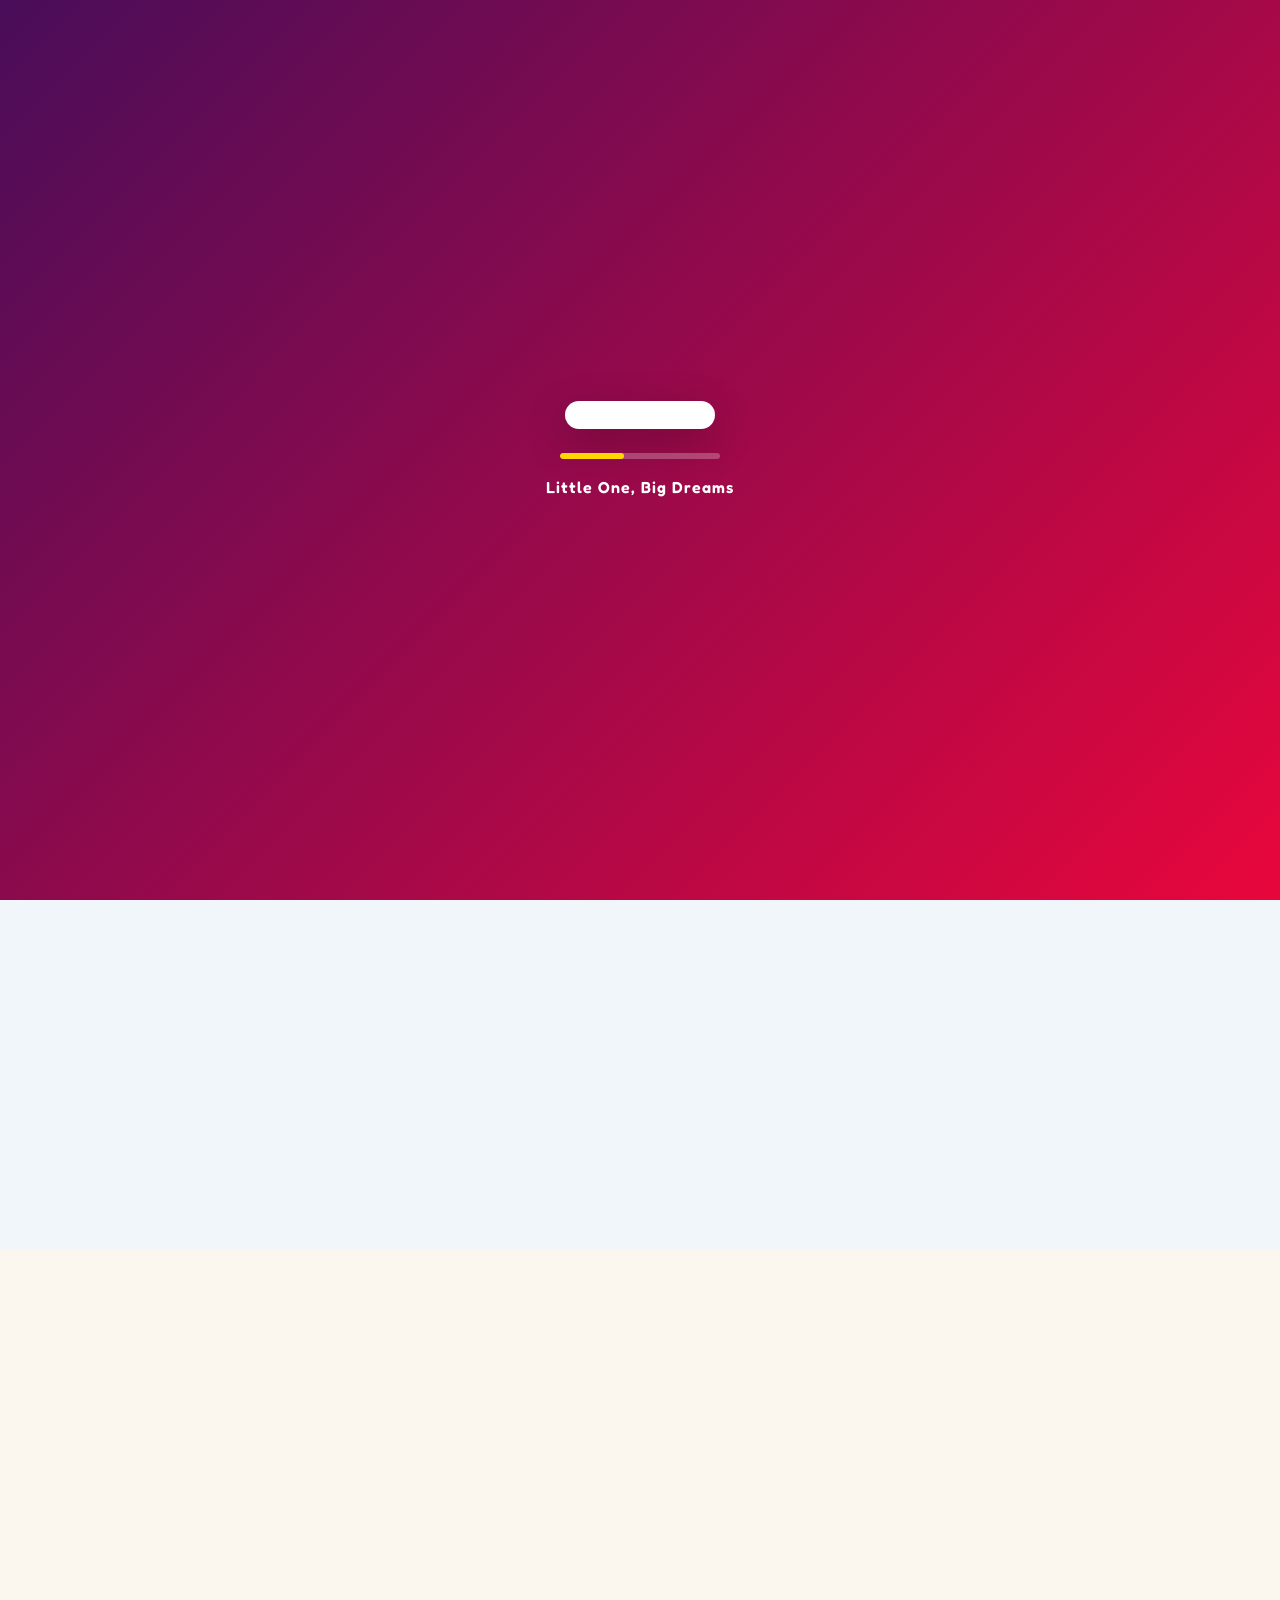
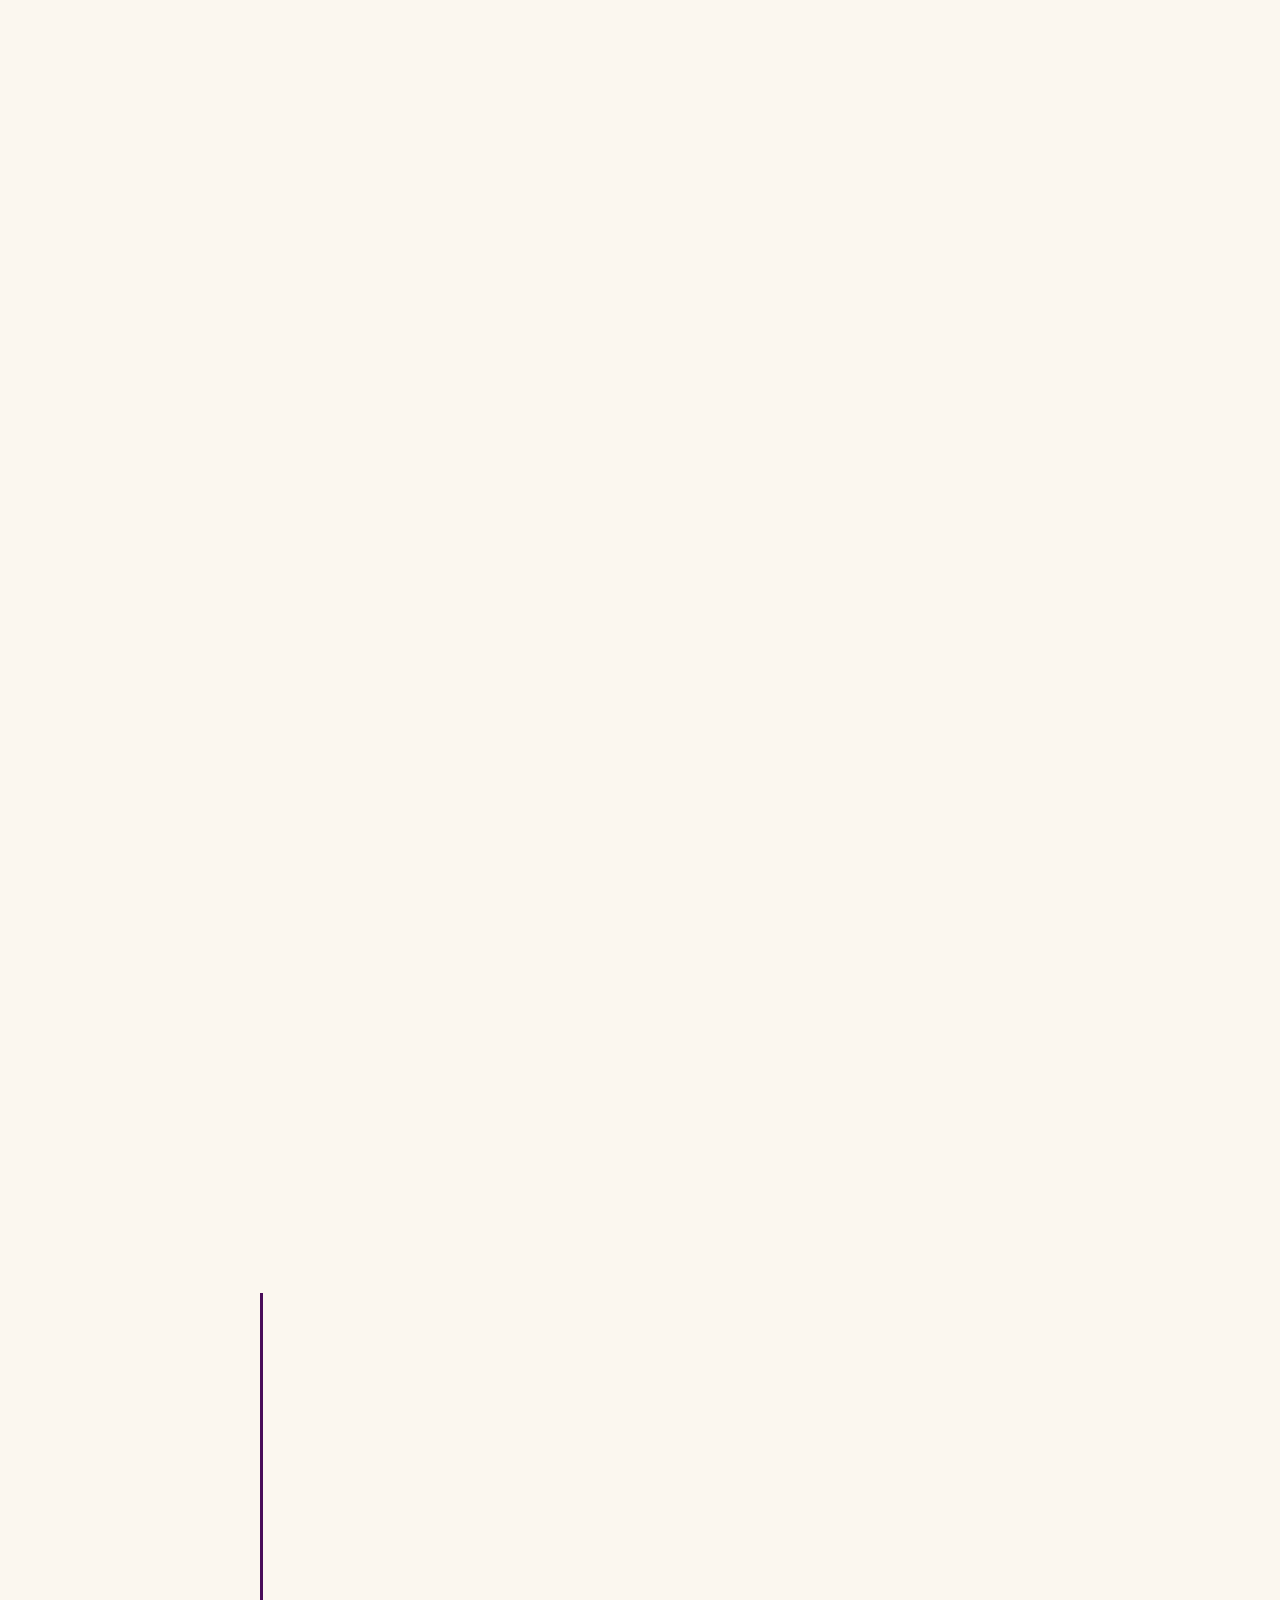
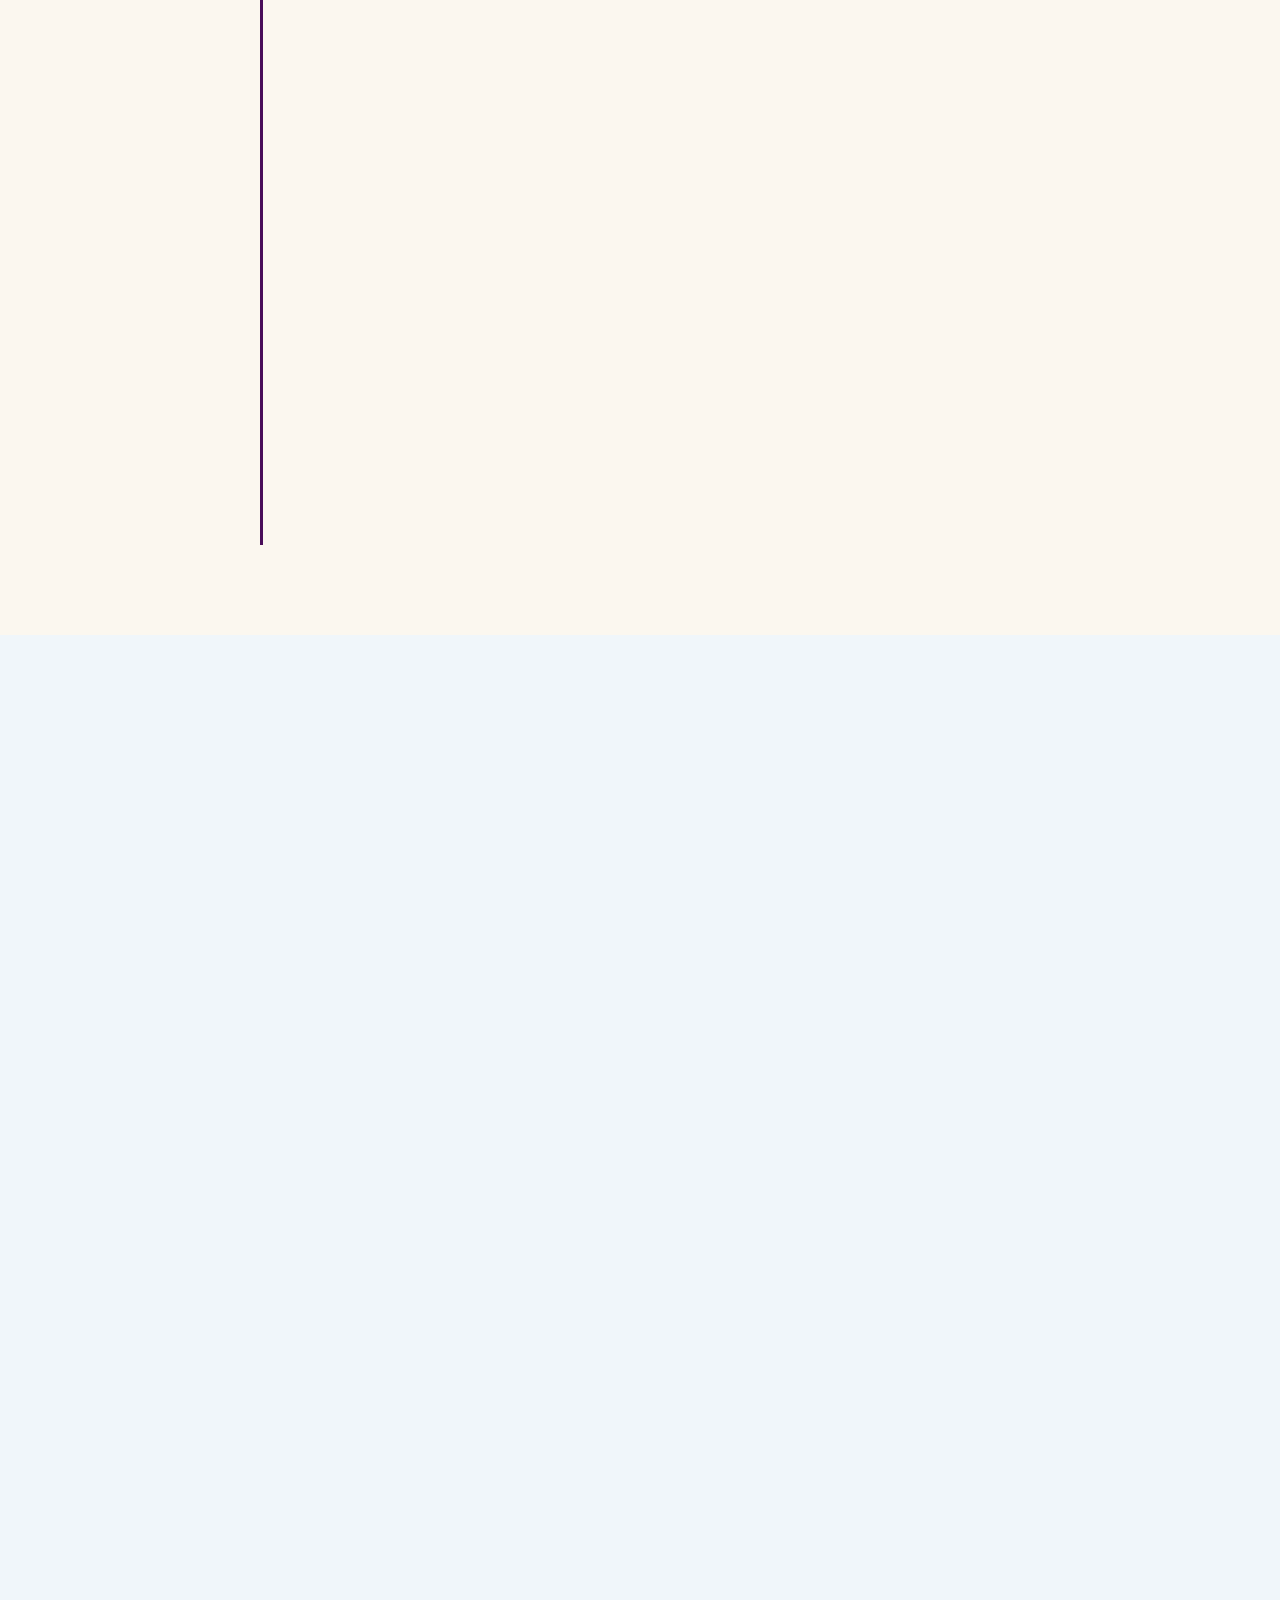
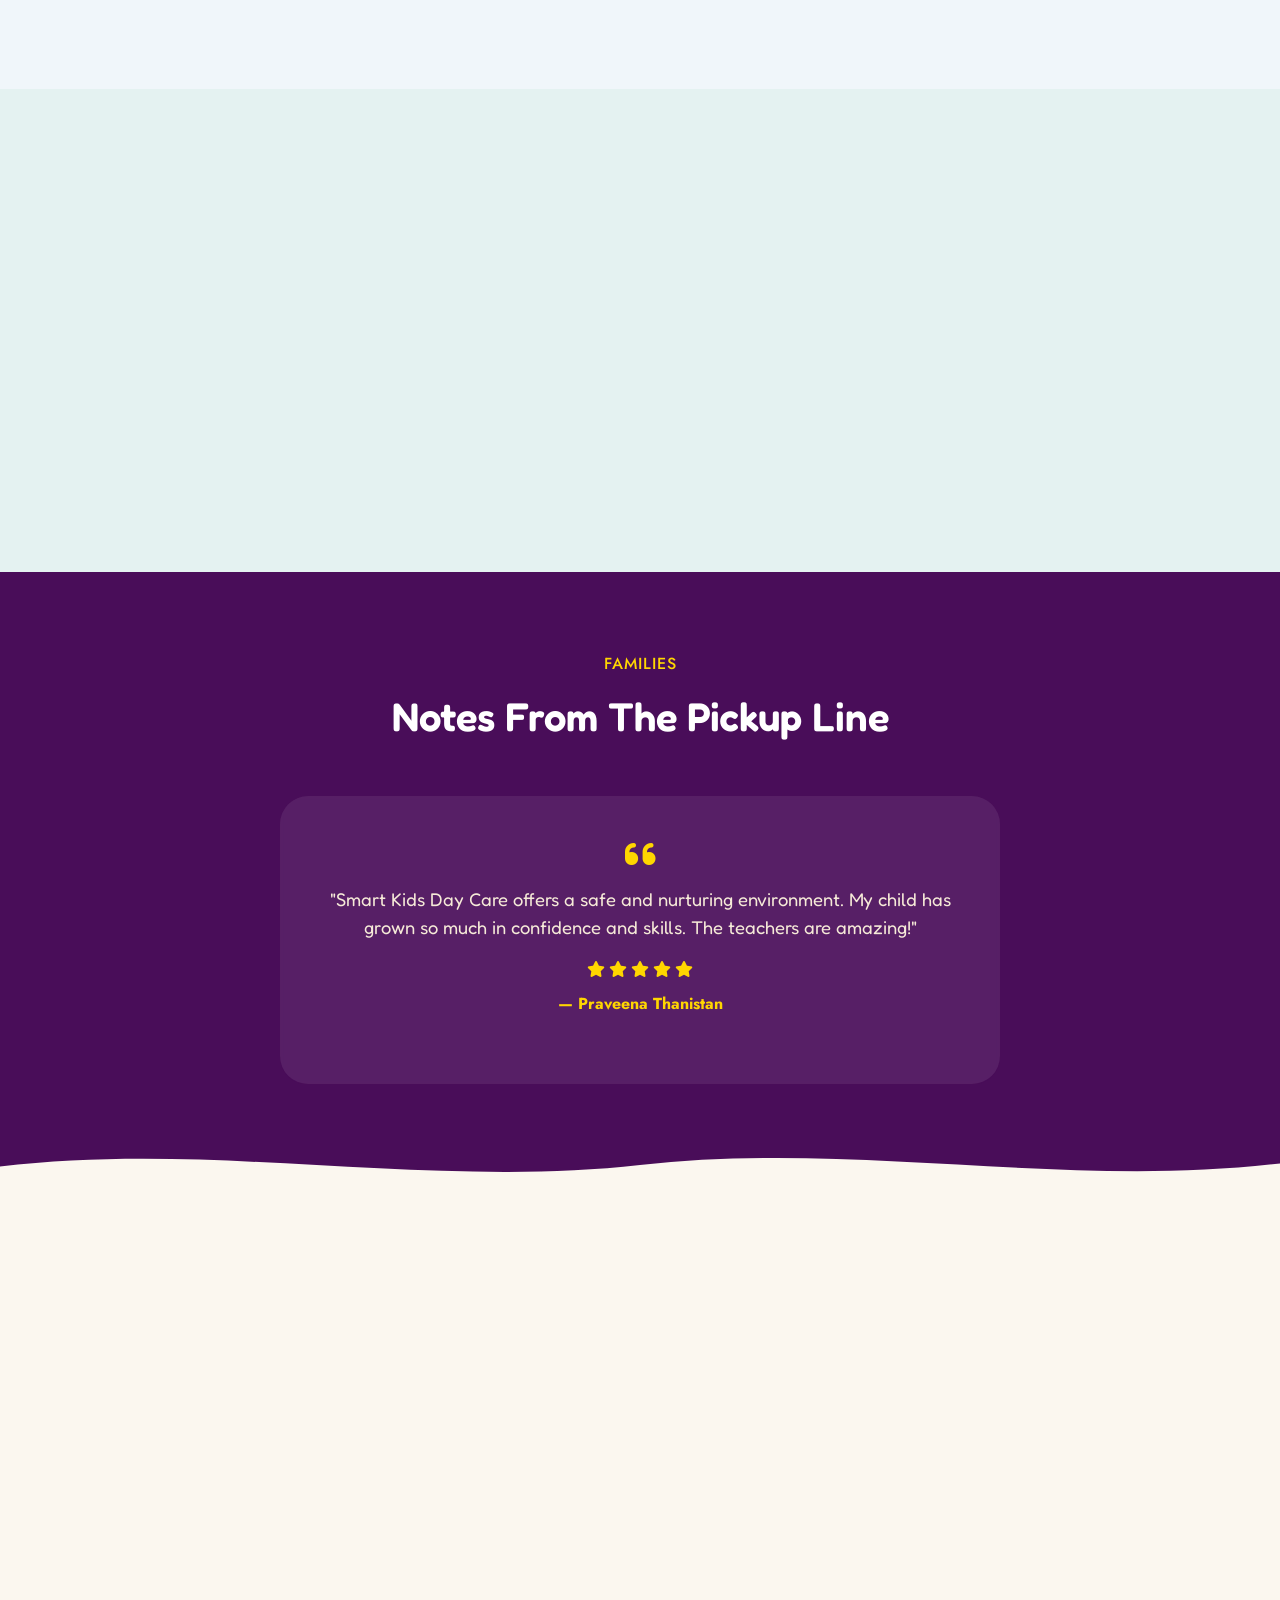
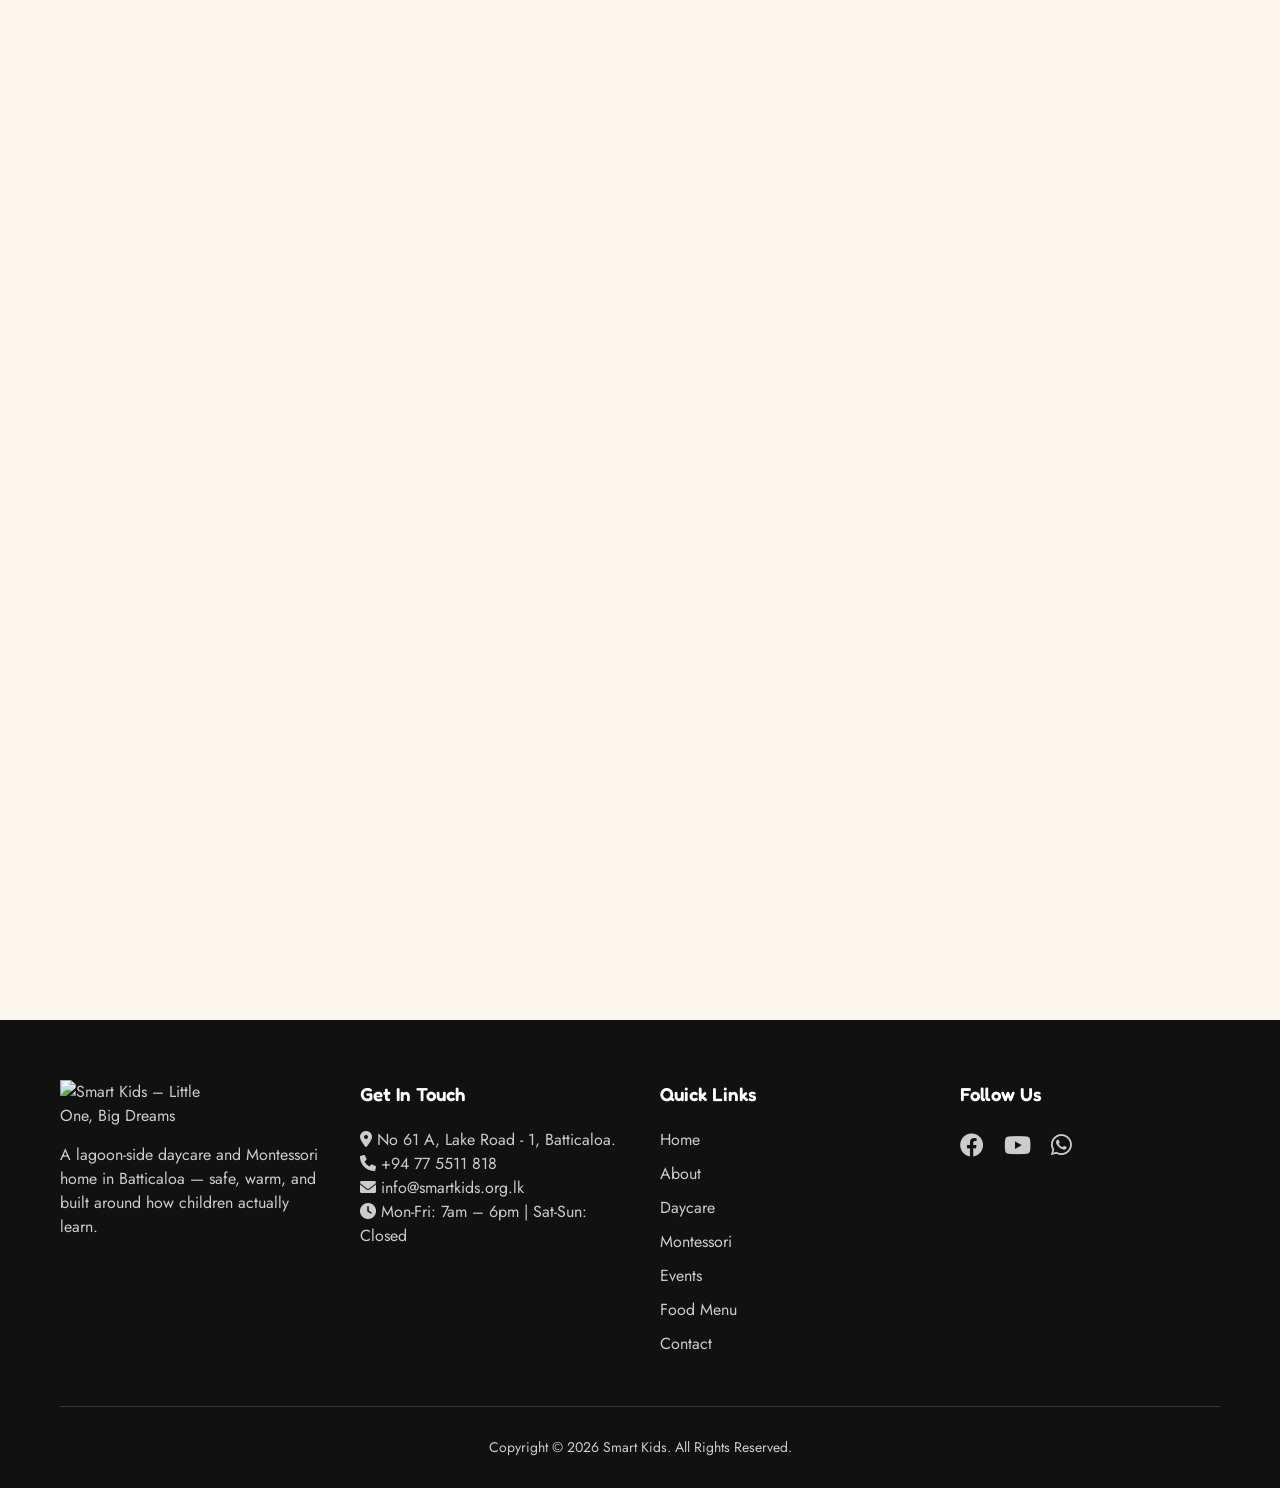
==== index.html @ 9722c69c "Add files via upload" ====
<!DOCTYPE html>
<html lang="en-US">
<head>
<meta charset="UTF-8">
<meta name="viewport" content="width=device-width, initial-scale=1.0, shrink-to-fit=no">
<title>Smart Kids – Daycare & Montessori | Batticaloa</title>
<meta name="description" content="Smart Kids Daycare & Montessori Center in Batticaloa – nurturing children with love, safety, and quality early education. Enrol today for a bright future.">
<meta name="theme-color" content="#490D59">

<meta property="og:title" content="Smart Kids – Daycare & Montessori | Batticaloa">
<meta property="og:description" content="Nurturing children with love, safety, and quality early education in Batticaloa. Admissions open now.">
<meta property="og:type" content="website">
<meta property="og:url" content="https://smartkids25.vercel.app/">
<meta property="og:image" content="SK-Banner.svg">
<meta name="twitter:card" content="summary_large_image">

<link rel="icon" href="SK-Logo.svg" type="image/png">

<link href="https://fonts.googleapis.com/css2?family=Fredoka:wght@400;500;600;700&family=Jost:wght@400;500;600;700&display=swap" rel="stylesheet">
<link rel="stylesheet" href="https://cdnjs.cloudflare.com/ajax/libs/font-awesome/6.0.0-beta3/css/all.min.css">
<link rel="stylesheet" href="https://cdn.jsdelivr.net/npm/swiper@11/swiper-bundle.min.css" />
<link rel="stylesheet" href="style.css">
</head>
<body>

<a href="#main-content" class="skip-link">Skip to main content</a>

<!-- ═══════════════════════════════════════════
LOADER – LOGO
═══════════════════════════════════════════ -->
<div id="loader-wrapper" role="status" aria-live="polite">
  <img src="SK-Logo.svg" alt="" class="loader-logo" aria-hidden="true">
  <div class="loader-bar"><span></span></div>
  <p class="loader-caption">Little One, Big Dreams</p>
</div>

<!-- ═══════════════════════════════════════════
TOP BAR
═══════════════════════════════════════════ -->
<div class="top-bar">
  <div class="container">
    <div><i class="fas fa-envelope icon-lift" aria-hidden="true"></i> Email: <a href="mailto:info@smartkids.org.lk">info@smartkids.org.lk</a></div>
    <div><i class="fas fa-phone-alt icon-lift" aria-hidden="true"></i> Phone: <a href="https://wa.me/94775511818" target="_blank" rel="noopener">+94 77 5511 818</a></div>
    <div><i class="fas fa-clock icon-lift" aria-hidden="true"></i> Mon-Fri: 7:00am – 6:00pm | Sat-Sun: Closed</div>
  </div>
</div>

<!-- ═══════════════════════════════════════════
HEADER
═══════════════════════════════════════════ -->
<header class="main-header">
  <div class="container">
    <a class="logo" href="/">
      <img src="SK-Banner.svg" alt="Smart Kids – Little One, Big Dreams">
    </a>
    <ul class="nav-links" id="navLinks">
      <li><a href="index.html" class="active">Home</a></li>
      <li><a href="About.html">About</a></li>
      <li><a href="Daycare.html">Daycare</a></li>
      <li><a href="Montessori.html">Montessori</a></li>
      <li><a href="Events.html">Events</a></li>
      <li><a href="Foodmenu.html">Food Menu</a></li>
      <li><a href="Contact.html">Contact</a></li>
    </ul>
    <button class="mobile-menu" id="mobileMenuBtn" aria-label="Open menu" aria-expanded="false" aria-controls="navLinks">
      <i class="fas fa-bars" aria-hidden="true"></i>
    </button>
    <a href="https://docs.google.com/forms/d/e/1FAIpQLSebGk4MIHP9v4Wda9Ap1GONbSbELKMC0Apw4gGXzGjABeMPSA/viewform" class="btn" style="padding: 8px 20px;" target="_blank" rel="noopener">Apply Today</a>
  </div>
</header>

<main id="main-content">

<!-- ═══════════════════════════════════════════
HERO SWIPER SLIDER
═══════════════════════════════════════════ -->
<div class="hero-swiper swiper" role="region" aria-label="Featured highlights">
  <div class="swiper-wrapper">
    <div class="swiper-slide">
      <div class="slide-bg" style="background-image: url('/slider1.jpg');"></div>
      <div class="hero-content">
        <h1>Little One, Big Dreams</h1>
        <p>Admissions for 2026 are open.</p><p>A lagoon-side home in Batticaloa where children play hard, rest well, and grow at their own pace.</p>
        <a href="https://docs.google.com/forms/d/e/1FAIpQLSebGk4MIHP9v4Wda9Ap1GONbSbELKMC0Apw4gGXzGjABeMPSA/viewform" class="btn" target="_blank" rel="noopener">Enrol Your Child</a>
      </div>
    </div>
    <div class="swiper-slide">
      <div class="slide-bg" style="background-image: url('/slider2.jpg');"></div>
      <div class="hero-content">
        <h1>Montessori Learning for Lifelong Success</h1>
        <p>Our child-led Montessori classrooms build independence, focus, and a genuine love of learning — one chosen activity at a time.</p>
        <a href="/About.html" class="btn" target="_blank" rel="noopener">Learn More</a>
      </div>
    </div>
    <div class="swiper-slide">
      <div class="slide-bg" style="background-image: url('/slider3.jpg');"></div>
      <div class="hero-content">
        <h1>Quality Early Childhood Education</h1>
        <p>Hands-on, age-appropriate activities build the foundations for reading, numbers, and confident social skills.</p>
        <a href="https://docs.google.com/forms/d/e/1FAIpQLSebGk4MIHP9v4Wda9Ap1GONbSbELKMC0Apw4gGXzGjABeMPSA/viewform" class="btn" target="_blank" rel="noopener">Apply Today</a>
      </div>
    </div>
    <div class="swiper-slide">
      <div class="slide-bg" style="background-image: url('/slider4.jpg');"></div>
      <div class="hero-content">
        <h1>Where Every Child Feels Loved and Valued</h1>
        <p>Dedicated teachers and a small-group setting mean your child is known by name, not just by number.</p>
        <a href="https://chat.whatsapp.com/Ga7AR3c2MaV482THrTHmQF" class="btn" target="_blank" rel="noopener">Join Our Family</a>
      </div>
    </div>
    <div class="swiper-slide">
      <div class="slide-bg" style="background-image: url('/slider5.jpg');"></div>
      <div class="hero-content">
        <h1>Learning Through Play and Discovery</h1>
        <p>Art, music, storytelling, and hands-on exploration turn curiosity into the day's biggest lesson.</p>
        <a href="#activities" class="btn">Explore Activities</a>
      </div>
    </div>
    <div class="swiper-slide">
      <div class="slide-bg" style="background-image: url('/slider6.jpg');"></div>
      <div class="hero-content">
        <h1>Growing Strong, Happy, and Confident</h1>
        <p>Outdoor play, teamwork, and fresh air every day — because healthy bodies and happy minds grow together.</p>
        <a href="https://wa.me/94775511818" class="btn">Contact Us</a>
      </div>
    </div>
  </div>
  <div class="swiper-button-next" role="button" aria-label="Next slide"></div>
  <div class="swiper-button-prev" role="button" aria-label="Previous slide"></div>
  <div class="swiper-pagination"></div>
  <div class="wave-seam" aria-hidden="true" style="color:#F0F6FA;">
    <svg viewBox="0 0 1200 60" preserveAspectRatio="none"><path d="M0,32 C200,0 400,60 600,30 C800,0 1000,60 1200,28 L1200,60 L0,60 Z"></path></svg>
  </div>
</div>

<!-- ═══════════════════════════════════════════
TODAY AT SMART KIDS — daily-rotating spotlight + countdown
(this is the section that gives parents a reason to check back daily)
═══════════════════════════════════════════ -->
<section class="spotlight">
  <div class="container spotlight-grid">
    <div class="spotlight-card reveal-left">
      <span class="spotlight-tag" id="spotlightDay">Today</span>
      <h3 id="spotlightTitle">Loading today's theme…</h3>
      <p id="spotlightText"></p>
      <p class="spotlight-tip"><i class="fas fa-lightbulb" aria-hidden="true"></i> <span id="spotlightTip"></span></p>
    </div>
    <div class="spotlight-card spotlight-countdown reveal-right">
      <span class="spotlight-tag">Coming Up</span>
      <h3 id="countdownTitle">Term 3 Enrolment Closes</h3>
      <div class="countdown" id="countdown" aria-live="polite">
        <div><strong id="cdDays">00</strong><span>days</span></div>
        <div><strong id="cdHours">00</strong><span>hrs</span></div>
        <div><strong id="cdMins">00</strong><span>mins</span></div>
      </div>
      <a href="https://docs.google.com/forms/d/e/1FAIpQLSebGk4MIHP9v4Wda9Ap1GONbSbELKMC0Apw4gGXzGjABeMPSA/viewform" class="btn btn-outline" target="_blank" rel="noopener" style="margin-top:14px;">Secure a Seat</a>
    </div>
  </div>
</section>

<!-- ═══════════════════════════════════════════
ABOUT
═══════════════════════════════════════════ -->
<section id="about" class="about">
  <div class="container about-grid">
    <div class="about-img img-hover reveal-left">
      <img src="https://smartkids.org.lk/wp-content/uploads/2026/04/DSC04746-scaled.jpg" alt="Children playing together at Smart Kids">
      <div class="img-overlay"><i class="fas fa-play-circle" aria-hidden="true"></i></div>
    </div>
    <div class="about-content reveal-right">
      <span style="color:#E8063C; font-weight:600;">PART OF THE FAMILY</span>
      <h2>Your Child Will Take The Lead Learning</h2>
      <p>Step through our door on Lake Road and you'll find a calm, lagoon-side space where children choose their own work, ask their own questions, and build confidence one small success at a time. Our teachers stay close, but never in the way.</p>
      <div class="features">
        <div class="feature-item">
          <i class="fas fa-tree icon-rotate" aria-hidden="true"></i>
          <h4>15+</h4><p>Outdoor Activities</p>
        </div>
        <div class="feature-item">
          <i class="fas fa-chalkboard-user icon-rotate" aria-hidden="true"></i>
          <h4>08</h4><p>Loving Teachers</p>
        </div>
      </div>
      <a href="#contact" class="btn" style="margin-top:20px;">Learn More</a>
    </div>
  </div>
</section>

<!-- ═══════════════════════════════════════════
SERVICES (Daycare)
═══════════════════════════════════════════ -->
<section id="daycare" class="services">
  <div class="container">
    <div class="section-title reveal">
      <span>WHAT WE OFFER</span>
      <h2>Enrol Your Child In A Session Now!</h2>
      <p>Open-door visits, a free trial session, and flexible hours built around how families in Batticaloa actually work.</p>
    </div>
    <div class="services-grid stagger-children">
      <div class="service-card">
        <i class="fas fa-puzzle-piece icon-rotate" aria-hidden="true"></i>
        <h3>Active Learning</h3>
        <p>Children learn through fun activities and play experiences. This develops creativity and confidence.</p>
      </div>
      <div class="service-card">
        <i class="fas fa-hands icon-rotate" aria-hidden="true"></i>
        <h3>Child Care</h3>
        <p>Safe, loving care for every child throughout the day. Trained staff ensure comfort and emotional support.</p>
      </div>
      <div class="service-card">
        <i class="fas fa-apple-alt icon-rotate" aria-hidden="true"></i>
        <h3>Healthy Meals</h3>
        <p>Nutritious and balanced meals provided daily, focusing on hygiene and healthy eating habits.</p>
      </div>
      <div class="service-card">
        <i class="fas fa-shield-alt icon-rotate" aria-hidden="true"></i>
        <h3>Safety Environment</h3>
        <p>Center designed with safety as top priority – CCTV, constant supervision, child-friendly spaces.</p>
      </div>
    </div>
  </div>
</section>

<!-- ═══════════════════════════════════════════
SMART ACTIVITIES
═══════════════════════════════════════════ -->
<section id="activities"  class="activities">
  <div class="container">
    <div class="section-title reveal">
      <span>Learning Through Fun and Creativity</span>
      <h2>Smart Activities</h2>
    </div>
    <div class="activities-grid stagger-children">
      <div class="activity-card"><i class="fas fa-puzzle-piece icon-rotate" aria-hidden="true"></i><h4><i class="fas fa-puzzle-piece icon-rotate" aria-hidden="true"></i> Puzzle Solving</h4><p>Problem-solving skills</p></div>
      <div class="activity-card"><i class="fas fa-palette icon-rotate" aria-hidden="true"></i><h4>🎨 Coloring & Drawing</h4><p>Creativity boost</p></div>
      <div class="activity-card"><i class="fas fa-font icon-rotate" aria-hidden="true"></i><h4>🔤 Alphabet Tracing</h4><p>Early writing</p></div>
      <div class="activity-card"><i class="fas fa-calculator icon-rotate" aria-hidden="true"></i><h4>🔢 Number Counting</h4><p>Math foundation</p></div>
      <div class="activity-card"><i class="fas fa-book-open icon-rotate" aria-hidden="true"></i><h4>📖 Storytelling</h4><p>Language skills</p></div>
      <div class="activity-card"><i class="fas fa-brain icon-rotate" aria-hidden="true"></i><h4>🧠 Memory Games</h4><p>Concentration</p></div>
    </div>
  </div>
</section>

<!-- ═══════════════════════════════════════════
SPECIAL CLASSES (Montessori)
═══════════════════════════════════════════ -->
<section id="montessori" class="classes">
  <div class="container">
    <div class="section-title reveal">
      <span>EXTRA CURRICULAR</span>
      <h2>Special Classes</h2>
      <p>🌟 Smart Kids starts following special classes 🌟</p>
    </div>
    <div class="class-grid stagger-children">
      <div class="class-item">
        <div class="img-hover"><img src="https://smartkids.org.lk/wp-content/uploads/2023/09/2-360x306.jpg" alt="Child playing chess" loading="lazy"><div class="img-overlay"><i class="fas fa-chess-king" aria-hidden="true"></i></div></div>
        <div class="class-info"><h3>♟️ Chess Class</h3><p>Age 4-10 years | 20 seats</p><p class="price">Rs. 3000 / month</p>
        <a href="https://wa.me/94775511818?text=Hi%2C%20I%27d%20like%20to%20enquire%20about%20the%20Chess%20Class" class="btn-outline btn" style="padding:6px 18px;" target="_blank" rel="noopener">Enquire</a></div>
      </div>
      <div class="class-item">
        <div class="img-hover"><img src="https://smartkids.org.lk/wp-content/uploads/2023/09/3-360x306.jpg" alt="Child practicing elocution" loading="lazy"><div class="img-overlay"><i class="fas fa-microphone" aria-hidden="true"></i></div></div>
        <div class="class-info"><h3>🎤 Elocution Class</h3><p>Age 5-10 years | 25 seats</p><p class="price">Rs. 1200 / month</p>
        <a href="https://wa.me/94775511818?text=Hi%2C%20I%27d%20like%20to%20enquire%20about%20the%20Elocution%20Class" class="btn-outline btn" style="padding:6px 18px;" target="_blank" rel="noopener">Enquire</a></div>
      </div>
      <div class="class-item">
        <div class="img-hover"><img src="https://smartkids.org.lk/wp-content/uploads/2023/09/4-360x306.jpg" alt="Child practicing handwriting" loading="lazy"><div class="img-overlay"><i class="fas fa-pen-fancy" aria-hidden="true"></i></div></div>
        <div class="class-info"><h3>✍️ Writing Class</h3><p>English, Tamil & Sinhala | Age 3-6</p><p class="price">Rs. 1000 / month</p>
        <a href="https://wa.me/94775511818?text=Hi%2C%20I%27d%20like%20to%20enquire%20about%20the%20Writing%20Class" class="btn-outline btn" style="padding:6px 18px;" target="_blank" rel="noopener">Enquire</a></div>
      </div>
      <div class="class-item">
        <div class="img-hover"><img src="https://smartkids.org.lk/wp-content/uploads/2023/09/5-360x306.jpg" alt="Child building a robotics kit" loading="lazy"><div class="img-overlay"><i class="fas fa-robot" aria-hidden="true"></i></div></div>
        <div class="class-info"><h3>🤖 Robotic Class</h3><p>Age 6-10 years | 15 seats</p><p class="price">Rs. 2000 / month</p>
        <a href="https://wa.me/94775511818?text=Hi%2C%20I%27d%20like%20to%20enquire%20about%20the%20Robotic%20Class" class="btn-outline btn" style="padding:6px 18px;" target="_blank" rel="noopener">Enquire</a></div>
      </div>
      <div class="class-item">
        <div class="img-hover"><img src="https://smartkids.org.lk/wp-content/uploads/2023/09/3-360x306.jpg" alt="Children in a dance class" loading="lazy"><div class="img-overlay"><i class="fas fa-music" aria-hidden="true"></i></div></div>
        <div class="class-info"><h3>💃 Dance & Movement</h3><p>Age 3-8 years | 20 seats</p><p class="price">Rs. 1500 / month</p>
        <a href="https://wa.me/94775511818?text=Hi%2C%20I%27d%20like%20to%20enquire%20about%20the%20Dance%20%26%20Movement%20Class" class="btn-outline btn" style="padding:6px 18px;" target="_blank" rel="noopener">Enquire</a></div>
      </div>
      <div class="class-item">
        <div class="img-hover"><img src="https://smartkids.org.lk/wp-content/uploads/2023/09/4-360x306.jpg" alt="Children doing creative art" loading="lazy"><div class="img-overlay"><i class="fas fa-paint-brush" aria-hidden="true"></i></div></div>
        <div class="class-info"><h3>🎨 Creative Art</h3><p>Age 3-10 years | 15 seats</p><p class="price">Rs. 1200 / month</p>
        <a href="https://wa.me/94775511818?text=Hi%2C%20I%27d%20like%20to%20enquire%20about%20the%20Creative%20Art%20Class" class="btn-outline btn" style="padding:6px 18px;" target="_blank" rel="noopener">Enquire</a></div>
      </div>
    </div>
  </div>
</section>

<!-- ═══════════════════════════════════════════
A DAY HERE — "What Tuesday actually looks like"
═══════════════════════════════════════════ -->
<section id="day" class="day">
  <div class="container">
    <div class="section-title reveal">
      <span>A DAY HERE</span>
      <h2>What Tuesday Actually Looks Like</h2>
      <p>Every Smart Kids day follows the same gentle rhythm — here's a typical full-day schedule.</p>
    </div>
    <ol class="timeline stagger-children">
      <li><time>7:00</time><div><h3>Arrival & Free Play</h3><p>Each child is welcomed by name at the door, then settles in with quiet toys while the room fills up.</p></div></li>
      <li><time>8:00</time><div><h3>Morning Snack</h3><p>A light, healthy snack and a chance to chat about the day ahead.</p></div></li>
      <li><time>8:30</time><div><h3>Montessori Work Cycle</h3><p>Children choose activities freely — puzzles, sensory play, alphabet and number work — with teachers guiding one-on-one.</p></div></li>
      <li><time>10:00</time><div><h3>Outdoor & Movement Time</h3><p>Fresh air, group games, and gross-motor play in the outdoor area.</p></div></li>
      <li><time>11:00</time><div><h3>Circle Time & Storytelling</h3><p>Songs, rhymes, and a story together as a group — a favourite part of the day.</p></div></li>
      <li><time>12:00</time><div><h3>Lunch</h3><p>A balanced, home-style meal served family-style at low tables.</p></div></li>
      <li><time>1:00</time><div><h3>Rest Time</h3><p>Younger children nap; older ones enjoy quiet table activities.</p></div></li>
      <li><time>2:30</time><div><h3>Afternoon Snack & Special Class</h3><p>Snack, followed by the day's extra-curricular class — chess, art, dance, or robotics depending on the day.</p></div></li>
      <li><time>4:00</time><div><h3>Free Play & Wind Down</h3><p>Open play, drawing, and quieter activities as the day winds down.</p></div></li>
      <li><time>6:00</time><div><h3>Pickup</h3><p>A quick handover with parents on how the day went.</p></div></li>
    </ol>
  </div>
</section>

<!-- ═══════════════════════════════════════════
RECENT EVENTS / BLOG
═══════════════════════════════════════════ -->
<section id="blog" class="blog">
  <div class="container">
    <div class="section-title reveal">
      <span>RECENT EVENTS</span>
      <h2>Smart Kids - Events and Activities</h2>
    </div>
    <div class="blog-grid stagger-children">
      <div class="blog-card">
        <div class="img-hover"><img src="https://smartkids.org.lk/wp-content/uploads/2026/04/WhatsApp-Image-2026-04-24-at-21.10.51-1-300x225.jpeg" alt="Tamil and Sinhala New Year celebration" loading="lazy"><div class="img-overlay"><i class="fas fa-calendar-check" aria-hidden="true"></i></div></div>
        <div class="content"><span>April 24, 2026</span><h4>Tamil & Sinhala New Year Celebration 2026</h4><p>Joyful celebration with traditional outfits, games, and cultural activities.</p>
        <a href="https://web.facebook.com/profile.php?id=61573965225366" target="_blank" rel="noopener" style="color:#E8063C; font-weight:500;">Read more →</a></div>
      </div>
      <div class="blog-card">
        <div class="img-hover"><img src="https://smartkids.org.lk/wp-content/uploads/2024/06/galler1-4.jpg" alt="Hiring trainee care givers" loading="lazy"><div class="img-overlay"><i class="fas fa-user-plus" aria-hidden="true"></i></div></div>
        <div class="content"><span>April 12, 2026</span><h4>Hiring – Trainee Care Givers</h4><p>We are looking for caring individuals to join our team. Apply now!</p>
        <a href="https://web.facebook.com/profile.php?id=61573965225366" target="_blank" rel="noopener" style="color:#E8063C; font-weight:500;">Read more →</a></div>
      </div>
      <div class="blog-card">
        <div class="img-hover"><img src="https://smartkids.org.lk/wp-content/uploads/2026/04/652585970_122188586138798840_8114648965250885701_n-1-1-300x225.jpg" alt="First anniversary celebration of Smart Kids Center" loading="lazy"><div class="img-overlay"><i class="fas fa-birthday-cake" aria-hidden="true"></i></div></div>
        <div class="content"><span>March 17, 2026</span><h4>1st Anniversary of SmartKids Center</h4><p>A year of love, learning, and joyful growth. Celebrated with cake cutting and fun.</p>
        <a href="https://web.facebook.com/profile.php?id=61573965225366" target="_blank" rel="noopener" style="color:#E8063C; font-weight:500;">Read more →</a></div>
      </div>
      <div class="blog-card">
        <div class="placeholder-tile tile-1"><i class="fas fa-campground" aria-hidden="true"></i></div>
        <div class="content"><span>June 1, 2026</span><h4>Summer Camp 2026 Registration Open</h4><p>Fun-filled summer activities including swimming, arts, and team sports.</p>
        <a href="https://web.facebook.com/profile.php?id=61573965225366" target="_blank" rel="noopener" style="color:#E8063C; font-weight:500;">Read more →</a></div>
      </div>
      <div class="blog-card">
        <div class="placeholder-tile tile-3"><i class="fas fa-paint-brush" aria-hidden="true"></i></div>
        <div class="content"><span>May 15, 2026</span><h4>Annual Art Exhibition</h4><p>Showcasing our little artists' masterpieces. Parents are cordially invited.</p>
        <a href="https://web.facebook.com/profile.php?id=61573965225366" target="_blank" rel="noopener" style="color:#E8063C; font-weight:500;">Read more →</a></div>
      </div>
      <div class="blog-card">
        <div class="placeholder-tile tile-2"><i class="fas fa-graduation-cap" aria-hidden="true"></i></div>
        <div class="content"><span>May 30, 2026</span><h4>Graduation Day Ceremony</h4><p>Celebrating our Pre-K graduates as they step into the next chapter.</p>
        <a href="https://web.facebook.com/profile.php?id=61573965225366" target="_blank" rel="noopener" style="color:#E8063C; font-weight:500;">Read more →</a></div>
      </div>
    </div>
  </div>
</section>

<!-- ═══════════════════════════════════════════
SESSION TIMES
═══════════════════════════════════════════ -->
<section style="background:var(--lagoon-light); padding:60px 0;">
  <div class="container">
    <div class="section-title reveal"><h2>Daycare - Session Times</h2><p>We provide full-day care from 7:00 AM to 6:00 PM for children</p></div>
    <div class="session-card reveal">
      <div class="session-row"><span>Full-day Care</span><strong>7:00am – 6:00pm</strong></div>
      <div class="session-row"><span>Half-day Care</span><strong>7:00am – 2:00pm</strong></div>
      <div class="session-row"><span>Morning Care</span><strong>7:00am – 12:00noon</strong></div>
      <div class="session-row"><span>After Care</span><strong>12:00pm – 6:00pm</strong></div>
    </div>
  </div>
</section>

<!-- ═══════════════════════════════════════════
FAMILIES — "Notes from the pickup line"
═══════════════════════════════════════════ -->
<section id="testimonials" class="testimonials">
  <div class="container">
    <div class="section-title">
      <span style="color:#FFD600;">FAMILIES</span>
      <h2 style="color:#fff;">Notes From The Pickup Line</h2>
    </div>

    <div class="t-slider" id="tSlider">
      <div class="t-track" id="tTrack">
        <blockquote class="t-card">
          <i class="fas fa-quote-left" aria-hidden="true"></i>
          <p>"Smart Kids Day Care offers a safe and nurturing environment. My child has grown so much in confidence and skills. The teachers are amazing!"</p>
          <div class="t-stars" aria-label="5 out of 5 stars">
            <i class="fas fa-star" aria-hidden="true"></i><i class="fas fa-star" aria-hidden="true"></i><i class="fas fa-star" aria-hidden="true"></i><i class="fas fa-star" aria-hidden="true"></i><i class="fas fa-star" aria-hidden="true"></i>
          </div>
          <cite>— Praveena Thanistan</cite>
        </blockquote>
        <blockquote class="t-card">
          <i class="fas fa-quote-left" aria-hidden="true"></i>
          <p>"என் மகன் மகள் டேகேர் வாழ்க்கையைத் தொடங்கி, இன்று அவன்/அவள் காட்டும் வளர்ச்சியும் மகிழ்ச்சியும் எங்களை மிகவும் பெருமைப்படுத்துகிறது. Smart Kids is a second home!"</p>
          <div class="t-stars" aria-label="5 out of 5 stars">
            <i class="fas fa-star" aria-hidden="true"></i><i class="fas fa-star" aria-hidden="true"></i><i class="fas fa-star" aria-hidden="true"></i><i class="fas fa-star" aria-hidden="true"></i><i class="fas fa-star" aria-hidden="true"></i>
          </div>
          <cite>— Thanu Disha</cite>
        </blockquote>
      </div>
    </div>
    <div class="t-dots" id="tDots"></div>
    <div class="wave-seam" aria-hidden="true" style="color:#FBF7EF;">
      <svg viewBox="0 0 1200 60" preserveAspectRatio="none"><path d="M0,32 C200,0 400,60 600,30 C800,0 1000,60 1200,28 L1200,60 L0,60 Z"></path></svg>
    </div>
  </div>
</section>

<!-- ═══════════════════════════════════════════
FAQ / MONTESSORI GUIDE
═══════════════════════════════════════════ -->
<section style="padding:80px 0;">
  <div class="container about-grid">
    <div class="img-hover reveal-left">
      <img src="https://smartkids.org.lk/wp-content/uploads/2026/04/IMG_3994-1024x683.jpg" alt="Inside the Smart Kids classroom" style="width:100%; border-radius:28px;" loading="lazy">
      <div class="img-overlay"><i class="fas fa-graduation-cap" aria-hidden="true"></i></div>
    </div>
    <div class="reveal-right">
      <h2>Guide To Montessori</h2>
      <div style="margin-top:20px;">
        <details><summary>What is Montessori education?</summary><p>A child-led approach where your child picks the activity, sets their own pace, and a teacher steps in only to guide — not to direct.</p></details>
        <details><summary>What age group is suitable for preschool?</summary><p>2.5 to 5 years is the sweet spot, when early language, motor skills, and social confidence develop fastest.</p></details>
        <details><summary>What do children learn?</summary><p>Letters, numbers, colours, and communication — but just as importantly, patience, sharing, and how to finish what they start.</p></details>
        <details><summary>Is safety important?</summary><p>It's non-negotiable. CCTV coverage, trained staff, and a secure, child-proofed space at every stage of the day.</p></details>
      </div>
    </div>
  </div>
</section>

<!-- ═══════════════════════════════════════════
VISIT US — Come see a real work cycle
═══════════════════════════════════════════ -->
<section id="contact" class="visit">
  <div class="container visit-grid">
    <div class="visit-copy reveal-left">
      <span class="eyebrow">Visit Us</span>
      <h2>Come See A Real Work Cycle</h2>
      <p>The best way to understand Smart Kids is to walk through the door, not read about it. Mornings, Tuesday to Friday, are best for seeing a full Montessori work cycle in session.</p>
      <ul class="contact-list">
        <li><strong>Address</strong><span>No 61 A, Lake Road - 1, Batticaloa</span></li>
        <li><strong>Phone</strong><span><a href="tel:+94775511818">+94 77 5511 818</a></span></li>
        <li><strong>Email</strong><span><a href="mailto:info@smartkids.org.lk">info@smartkids.org.lk</a></span></li>
        <li><strong>Hours</strong><span>Mon–Fri, 7:00am – 6:00pm</span></li>
      </ul>
      <a href="https://wa.me/94775511818?text=Hi%2C%20I%27d%20like%20to%20book%20a%20visit%20to%20Smart%20Kids" class="btn" target="_blank" rel="noopener" style="margin-top:10px;"><i class="fab fa-whatsapp" aria-hidden="true"></i> Chat With Us Instead</a>
    </div>

    <form class="visit-form reveal-right" id="enquiryForm" novalidate>
      <h3>Request A Visit</h3>
      <div class="field">
        <label for="parentName">Parent / guardian name</label>
        <input type="text" id="parentName" name="parentName" required>
        <span class="error" data-for="parentName"></span>
      </div>
      <div class="field">
        <label for="childAge">Child's age</label>
        <select id="childAge" name="childAge" required>
          <option value="" disabled selected>Select age</option>
          <option>2 years</option><option>3 years</option><option>4 years</option><option>5 years</option><option>6+ years</option>
        </select>
        <span class="error" data-for="childAge"></span>
      </div>
      <div class="field">
        <label for="email">Email</label>
        <input type="email" id="email" name="email" required>
        <span class="error" data-for="email"></span>
      </div>
      <div class="field">
        <label for="phone">Phone</label>
        <input type="tel" id="phone" name="phone" required>
        <span class="error" data-for="phone"></span>
      </div>
      <div class="field">
        <label for="message">Anything you'd like us to know</label>
        <textarea id="message" name="message" rows="3"></textarea>
      </div>
      <button type="submit" class="btn btn-block">Send Enquiry</button>
      <p class="form-success" id="formSuccess" role="status">Thank you — we'll reply within one working day to arrange a time to visit.</p>
      <p class="form-note">Prefer instant reply? Use the WhatsApp button on the left — this form needs an email service connected before it sends automatically.</p>
    </form>
  </div>
</section>

</main>

<!-- ═══════════════════════════════════════════
FOOTER
═══════════════════════════════════════════ -->
<footer>
  <div class="container">
    <div class="footer-grid">
      <div class="footer-logo">
        <img src="SK-Banner.svg" alt="Smart Kids – Little One, Big Dreams" style="max-width:160px;">
        <p style="margin-top:15px;">A lagoon-side daycare and Montessori home in Batticaloa — safe, warm, and built around how children actually learn.</p>
      </div>
      <div>
        <h3>Get In Touch</h3>
        <p><i class="fas fa-map-marker-alt icon-color" aria-hidden="true"></i> No 61 A, Lake Road - 1, Batticaloa.</p>
        <p><i class="fas fa-phone icon-color" aria-hidden="true"></i> <a href="tel:+94775511818">+94 77 5511 818</a></p>
        <p><i class="fas fa-envelope icon-color" aria-hidden="true"></i> <a href="mailto:info@smartkids.org.lk">info@smartkids.org.lk</a></p>
        <p><i class="fas fa-clock icon-color" aria-hidden="true"></i> Mon-Fri: 7am – 6pm | Sat-Sun: Closed</p>
      </div>
      <div>
        <h3>Quick Links</h3>
        <ul class="footer-links">
          <li><a href="index.html">Home</a></li>
          <li><a href="About.html">About</a></li>
          <li><a href="Daycare.html">Daycare</a></li>
          <li><a href="Montessori.html">Montessori</a></li>
          <li><a href="Events.html">Events</a></li>
          <li><a href="Foodmenu.html">Food Menu</a></li>
          <li><a href="Contact.html">Contact</a></li>
        </ul>
      </div>
      <div>
        <h3>Follow Us</h3>
        <div class="social-icons">
          <a href="https://web.facebook.com/profile.php?id=61573965225366" class="icon-rotate" target="_blank" rel="noopener" aria-label="Smart Kids on Facebook"><i class="fab fa-facebook" aria-hidden="true"></i></a>
          <a href="https://www.youtube.com/@SmartKids0025" class="icon-rotate" target="_blank" rel="noopener" aria-label="Smart Kids on YouTube"><i class="fab fa-youtube" aria-hidden="true"></i></a>
          <a href="https://wa.me/94775511818" class="icon-rotate" target="_blank" rel="noopener" aria-label="Chat with Smart Kids on WhatsApp"><i class="fab fa-whatsapp" aria-hidden="true"></i></a>
        </div>
      </div>
    </div>
    <div class="copyright"><p>Copyright © 2026 Smart Kids. All Rights Reserved.</p></div>
  </div>
</footer>

<a href="https://wa.me/94775511818" class="whatsapp-float" target="_blank" rel="noopener" aria-label="Chat with Smart Kids on WhatsApp">
  <i class="fab fa-whatsapp" aria-hidden="true"></i> Chat with us
</a>
<button class="back-to-top" id="backToTop" aria-label="Back to top"><i class="fas fa-arrow-up" aria-hidden="true"></i></button>

<script src="https://cdn.jsdelivr.net/npm/swiper@11/swiper-bundle.min.js"></script>
<script src="script.js"></script>
</body>
</html>
---- style.css ----
/* ═══════════════════════════════════════════
   DESIGN TOKENS
   Brand: indigo + coral + gold (existing identity)
   Added: warm paper ground + lagoon teal — a nod to
   Batticaloa's lagoon, used as the site's quiet signature
═══════════════════════════════════════════ */
:root {
    --ink: #2b2422;
    --paper: #FBF7EF;
    --indigo: #490D59;
    --indigo-light: #5c1a70;
    --coral: #E8063C;
    --gold: #FFD600;
    --lagoon: #0E7C86;
    --lagoon-light: #E4F2F1;
}

/* ═══════════════════════════════════════════
   RESET & BASE
═══════════════════════════════════════════ */
* { margin: 0; padding: 0; box-sizing: border-box; }
body {
    font-family: 'Jost', sans-serif;
    color: #444;
    background: var(--paper);
    line-height: 1.5;
    overflow-x: hidden;
}
h1, h2, h3, h4, h5, h6 {
    font-family: 'Fredoka', sans-serif;
    font-weight: 600;
    color: #000;
}
.container { max-width: 1200px; margin: 0 auto; padding: 0 20px; }

.skip-link {
    position: absolute; left: -999px; top: 0;
    background: #FFD600; color: #490D59; font-weight: 700;
    padding: 10px 18px; border-radius: 0 0 10px 0; z-index: 10000;
}
.skip-link:focus { left: 0; }
a:focus-visible, button:focus-visible { outline: 3px solid #FFD600; outline-offset: 2px; }

/* ═══════════════════════════════════════════
   LOADER – LOGO
═══════════════════════════════════════════ */
#loader-wrapper {
    position: fixed; top: 0; left: 0; width: 100%; height: 100%;
    background: linear-gradient(135deg, #490D59 0%, #E8063C 100%);
    display: flex; flex-direction: column; align-items: center; justify-content: center;
    z-index: 9999;
    transition: opacity 0.8s ease, visibility 0.8s ease;
}
#loader-wrapper.hidden { opacity: 0; visibility: hidden; pointer-events: none; }
.loader-logo {
    width: 150px;
    background: #fff;
    border-radius: 28px;
    padding: 14px;
    box-shadow: 0 14px 40px rgba(0,0,0,0.25);
    animation: logoPulse 1.6s ease-in-out infinite;
}
@keyframes logoPulse {
    0%, 100% { transform: scale(1); }
    50% { transform: scale(1.06); }
}
.loader-bar {
    width: 160px; height: 6px; border-radius: 6px;
    background: rgba(255,255,255,0.25);
    margin-top: 24px; overflow: hidden;
}
.loader-bar span {
    display: block; height: 100%; width: 40%;
    background: #FFD600; border-radius: 6px;
    animation: loaderTrack 1.3s ease-in-out infinite;
}
@keyframes loaderTrack {
    0% { transform: translateX(-100%); }
    100% { transform: translateX(250%); }
}
.loader-caption {
    margin-top: 16px;
    font-family: 'Fredoka', sans-serif;
    color: #fff;
    font-weight: 600;
    letter-spacing: 1px;
}

/* ═══════════════════════════════════════════
   SCROLL REVEAL
═══════════════════════════════════════════ */
.reveal { opacity: 0; transform: translateY(40px); transition: opacity 0.8s cubic-bezier(0.25,0.46,0.45,0.94), transform 0.8s cubic-bezier(0.25,0.46,0.45,0.94); }
.reveal.visible { opacity: 1; transform: translateY(0); }
.reveal-left { opacity: 0; transform: translateX(-50px); transition: opacity 0.8s ease, transform 0.8s ease; }
.reveal-left.visible { opacity: 1; transform: translateX(0); }
.reveal-right { opacity: 0; transform: translateX(50px); transition: opacity 0.8s ease, transform 0.8s ease; }
.reveal-right.visible { opacity: 1; transform: translateX(0); }
.stagger-children>* { opacity: 0; transform: translateY(30px); transition: opacity 0.6s ease, transform 0.6s ease; }
.stagger-children.visible>*:nth-child(1) { transition-delay: 0.05s; }
.stagger-children.visible>*:nth-child(2) { transition-delay: 0.12s; }
.stagger-children.visible>*:nth-child(3) { transition-delay: 0.19s; }
.stagger-children.visible>*:nth-child(4) { transition-delay: 0.26s; }
.stagger-children.visible>*:nth-child(5) { transition-delay: 0.33s; }
.stagger-children.visible>*:nth-child(6) { transition-delay: 0.40s; }
.stagger-children.visible>*:nth-child(7) { transition-delay: 0.47s; }
.stagger-children.visible>*:nth-child(8) { transition-delay: 0.54s; }
.stagger-children.visible>*:nth-child(9) { transition-delay: 0.61s; }
.stagger-children.visible>*:nth-child(10) { transition-delay: 0.68s; }
.stagger-children.visible>* { opacity: 1; transform: translateY(0); }

/* ═══════════════════════════════════════════
   BUTTONS
═══════════════════════════════════════════ */
.btn {
    display: inline-block; background: #E8063C; color: #fff;
    padding: 12px 30px; border-radius: 50px; text-decoration: none;
    font-weight: 600; border: none; cursor: pointer;
    transition: transform 0.3s ease, box-shadow 0.3s ease, color 0.3s ease;
    position: relative; overflow: hidden; z-index: 1;
}
.btn::after {
    content: ''; position: absolute; top: 0; left: 0; width: 100%; height: 100%;
    background: linear-gradient(135deg, #490D59, #E8063C);
    opacity: 0; transition: opacity 0.4s ease; z-index: -1; border-radius: 50px;
}
.btn:hover::after { opacity: 1; }
.btn:hover { transform: translateY(-3px) scale(1.02); box-shadow: 0 12px 30px rgba(232,6,60,0.35); color: #fff; }
.btn:active { transform: scale(0.96); }
.btn-outline { background: transparent; border: 2px solid #E8063C; color: #E8063C; }
.btn-outline::after { background: linear-gradient(135deg, #E8063C, #490D59); }
.btn-outline:hover { color: #fff !important; border-color: #490D59; }
.btn-block { width: 100%; text-align: center; }

/* ═══════════════════════════════════════════
   IMAGE HOVER
═══════════════════════════════════════════ */
.img-hover { position: relative; overflow: hidden; border-radius: 20px; cursor: pointer; }
.img-hover img { width: 100%; display: block; transition: transform 0.7s cubic-bezier(0.25,0.46,0.45,0.94), filter 0.5s ease; }
.img-hover .img-overlay {
    position: absolute; top: 0; left: 0; width: 100%; height: 100%;
    background: rgba(73,13,89,0); border-radius: 20px; transition: background 0.5s ease;
    display: flex; align-items: center; justify-content: center; pointer-events: none;
}
.img-hover .img-overlay i { font-size: 3rem; color: #FFD600; opacity: 0; transform: scale(0.5) rotate(-20deg); transition: opacity 0.5s ease, transform 0.5s ease; }
.img-hover:hover img { transform: scale(1.08); filter: brightness(0.7) saturate(1.1); }
.img-hover:hover .img-overlay { background: rgba(73,13,89,0.55); }
.img-hover:hover .img-overlay i { opacity: 1; transform: scale(1) rotate(0deg); }

.placeholder-tile {
    width: 100%; height: 200px; border-radius: 20px 20px 0 0;
    display: flex; align-items: center; justify-content: center;
    font-size: 3rem; color: #fff;
}
.placeholder-tile.tile-1 { background: linear-gradient(135deg, #FFD600, #E8063C); }
.placeholder-tile.tile-2 { background: linear-gradient(135deg, #25D366, #1da851); }
.placeholder-tile.tile-3 { background: linear-gradient(135deg, #E8063C, #490D59); }
.hero-swiper .placeholder-tile { height: 100%; border-radius: 0; font-size: 5rem; }

/* ═══════════════════════════════════════════
   ICON HOVER VARIANTS
═══════════════════════════════════════════ */
.icon-rotate { display: inline-block; transition: transform 0.5s ease, color 0.3s ease; }
.icon-rotate:hover { transform: rotate(360deg) scale(1.1); }
.icon-bounce { display: inline-block; transition: transform 0.4s cubic-bezier(0.34,1.56,0.64,1), color 0.3s ease; }
.icon-bounce:hover { transform: scale(1.2) translateY(-4px); }
.icon-color { transition: color 0.3s ease, transform 0.3s ease; }
.icon-color:hover { color: #FFD600 !important; transform: scale(1.1); }
.icon-lift { display: inline-block; transition: transform 0.3s ease, color 0.3s ease; }
.icon-lift:hover { transform: translateY(-3px) scale(1.08); }

/* ═══════════════════════════════════════════
   TOP BAR
═══════════════════════════════════════════ */
.top-bar { background: #490D59; color: #fff; padding: 8px 0; font-size: 14px; }
.top-bar .container { display: flex; justify-content: space-between; flex-wrap: wrap; gap: 15px; }
.top-bar a { color: #FFD600; text-decoration: none; margin-left: 8px; transition: color 0.3s ease; }
.top-bar a:hover { color: #fff; }
.top-bar i { margin-right: 6px; transition: transform 0.3s ease, color 0.3s ease; }
.top-bar i:hover { transform: rotate(8deg) scale(1.1); color: #FFD600; }

/* ═══════════════════════════════════════════
   HEADER
═══════════════════════════════════════════ */
.main-header { padding: 14px 0; background: #fff; box-shadow: 0 5px 15px rgba(0,0,0,0.05); position: sticky; top: 0; z-index: 100; }
.main-header .container { display: flex; justify-content: space-between; align-items: center; flex-wrap: wrap; gap: 12px; }
.logo img { max-height: 60px; display: block; }
.nav-links { display: flex; gap: 24px; list-style: none; flex-wrap: wrap; }
.nav-links a { text-decoration: none; font-weight: 500; color: #222; transition: color 0.3s ease, transform 0.3s ease; position: relative; }
.nav-links a::after { content: ''; position: absolute; bottom: -4px; left: 0; width: 0; height: 2.5px; background: #E8063C; transition: width 0.3s ease; }
.nav-links a:hover { color: #E8063C; transform: translateY(-1px); }
.nav-links a:hover::after { width: 100%; }
.mobile-menu { display: none; font-size: 28px; cursor: pointer; background: none; border: none; color: #222; transition: transform 0.3s ease, color 0.3s ease; }
.mobile-menu:hover { transform: rotate(90deg); color: #E8063C; }

/* ═══════════════════════════════════════════
   HERO SWIPER
═══════════════════════════════════════════ */
.hero-swiper { width: 100%; height: 85vh; min-height: 550px; position: relative; }
.hero-swiper .swiper-slide { position: relative; background-size: cover; background-position: center; overflow: hidden; }
.hero-swiper .swiper-slide::before { content: ''; position: absolute; top:0; left:0; width:100%; height:100%; background: linear-gradient(rgba(73,13,89,0.7), rgba(73,13,89,0.85)); z-index: 1; }
.hero-swiper .swiper-slide-active .slide-bg { animation: kenBurnsZoom 14s ease-in-out infinite alternate; }
.slide-bg { position: absolute; top:0; left:0; width:100%; height:100%; background-size: cover; background-position: center; transform: scale(1); transition: transform 8s ease; }
@keyframes kenBurnsZoom { 0% { transform: scale(1); } 100% { transform: scale(1.1); } }
.hero-content { position: relative; z-index: 2; max-width: 800px; margin: 0 auto; text-align: center; color: white; top: 50%; transform: translateY(-50%); padding: 0 20px; }
.hero-content h1 { font-size: 3.5rem; color: white; margin-bottom: 20px; }
.hero-content p { font-size: 1.2rem; margin-bottom: 30px; }
.swiper-button-next, .swiper-button-prev { color: #FFD600; background: rgba(0,0,0,0.3); width: 45px; height: 45px; border-radius: 50%; transition: 0.3s; }
.swiper-button-next:hover, .swiper-button-prev:hover { background: #E8063C; color: white; transform: scale(1.1); }
.swiper-pagination-bullet { background: #fff; opacity: 0.7; transition: transform 0.3s ease, background 0.3s ease; }
.swiper-pagination-bullet:hover { transform: scale(1.3); background: #FFD600; }
.swiper-pagination-bullet-active { background: #FFD600; transform: scale(1.2); }

/* ═══════════════════════════════════════════
   SPOTLIGHT — Today at Smart Kids + Countdown
═══════════════════════════════════════════ */
.spotlight { background: #F0F6FA; padding: 50px 0; }
.spotlight-grid { display: grid; grid-template-columns: 1fr 1fr; gap: 26px; }
.spotlight-card {
    background: #fff; border-radius: 24px; padding: 30px;
    box-shadow: 0 10px 24px rgba(0,0,0,0.06);
    border-top: 5px solid #FFD600;
}
.spotlight-card.spotlight-countdown { border-top-color: #E8063C; }
.spotlight-tag {
    display: inline-block; background: #490D59; color: #FFD600;
    font-size: 0.75rem; font-weight: 700; letter-spacing: 0.06em; text-transform: uppercase;
    padding: 5px 14px; border-radius: 999px; margin-bottom: 12px;
}
.spotlight-card h3 { margin-bottom: 8px; font-size: 1.3rem; }
.spotlight-tip { margin-top: 14px; font-size: 0.92rem; color: #6a5d52; background: #FFF8E1; padding: 10px 14px; border-radius: 12px; }
.spotlight-tip i { color: #E8063C; margin-right: 6px; }
.countdown { display: flex; gap: 18px; margin-top: 10px; }
.countdown div { display: flex; flex-direction: column; align-items: center; }
.countdown strong { font-family: 'Fredoka', sans-serif; font-size: 1.8rem; color: #490D59; }
.countdown span { font-size: 0.75rem; text-transform: uppercase; letter-spacing: 0.05em; color: #888; }

/* ═══════════════════════════════════════════
   ABOUT
═══════════════════════════════════════════ */
.about { padding: 80px 0; }
.about-grid { display: grid; grid-template-columns: 1fr 1fr; gap: 50px; align-items: center; }
.about-img img { width: 100%; border-radius: 20px; box-shadow: 0 20px 30px -10px rgba(0,0,0,0.1); }
.features { display: flex; gap: 30px; margin-top: 25px; }
.feature-item { background: #F0F6FA; padding: 20px; border-radius: 20px; text-align: center; flex: 1; transition: transform 0.4s ease, box-shadow 0.4s ease, background 0.3s ease; }
.feature-item:hover { transform: translateY(-6px) scale(1.02); box-shadow: 0 12px 25px rgba(0,0,0,0.08); background: #fff; }
.feature-item i { font-size: 40px; color: #FFD600; background: #490D59; padding: 12px; border-radius: 50%; transition: transform 0.5s ease, background 0.3s ease, color 0.3s ease; }
.feature-item:hover i { transform: rotate(12deg) scale(1.08); background: #E8063C; color: #fff; }

/* ═══════════════════════════════════════════
   SERVICES
═══════════════════════════════════════════ */
.services { background: #F9F9F9; padding: 80px 0; }
.services-grid { display: grid; grid-template-columns: repeat(auto-fit, minmax(260px, 1fr)); gap: 30px; }
.service-card { background: #fff; padding: 30px 20px; text-align: center; border-radius: 24px; transition: transform 0.4s ease, box-shadow 0.4s ease, background 0.3s ease; box-shadow: 0 10px 20px rgba(0,0,0,0.05); }
.service-card:hover { transform: translateY(-10px) scale(1.01); box-shadow: 0 20px 40px rgba(232,6,60,0.12); background: #fff; }
.service-card i { font-size: 50px; color: #E8063C; margin-bottom: 20px; transition: transform 0.5s ease, color 0.3s ease; }
.service-card:hover i { transform: rotate(12deg) scale(1.1); color: #490D59; }

/* ═══════════════════════════════════════════
   ACTIVITIES
═══════════════════════════════════════════ */
.activities { padding: 80px 0; }
.activities-grid { display: grid; grid-template-columns: repeat(3, 1fr); gap: 30px; }
.activity-card { background: #490D59; color: white; padding: 30px 20px; border-radius: 30px; text-align: center; transition: transform 0.4s ease, box-shadow 0.4s ease, background 0.3s ease; }
.activity-card:hover { transform: translateY(-8px) scale(1.02); box-shadow: 0 16px 40px rgba(73,13,89,0.3); background: #5c1a70; }
.activity-card i { font-size: 2.5rem; margin-bottom: 15px; color: #FFD600; transition: transform 0.5s ease, color 0.3s ease; }
.activity-card:hover i { transform: rotate(20deg) scale(1.15); color: #fff; }
.activity-card h4 { color: #FFD600; margin: 10px 0; font-size: 1.2rem; transition: color 0.3s ease; }
.activity-card:hover h4 { color: #fff; }

/* ═══════════════════════════════════════════
   BLOG
═══════════════════════════════════════════ */
.blog { background: #F0F6FA; padding: 80px 0; }
.blog-grid { display: grid; grid-template-columns: repeat(3, 1fr); gap: 30px; }
.blog-card { background: white; border-radius: 20px; overflow: hidden; box-shadow: 0 8px 20px rgba(0,0,0,0.05); transition: transform 0.4s ease, box-shadow 0.4s ease; }
.blog-card:hover { transform: translateY(-10px); box-shadow: 0 20px 40px rgba(0,0,0,0.1); }
.blog-card img { width: 100%; height: 200px; object-fit: cover; transition: transform 0.6s ease; }
.blog-card:hover img { transform: scale(1.05); }
.blog-card .content { padding: 20px; }

/* ═══════════════════════════════════════════
   CLASSES
═══════════════════════════════════════════ */
.classes { padding: 80px 0; }
.class-grid { display: grid; grid-template-columns: repeat(3, 1fr); gap: 30px; }
.class-item { background: #fff; border-radius: 20px; overflow: hidden; box-shadow: 0 8px 20px rgba(0,0,0,0.1); transition: transform 0.4s ease, box-shadow 0.4s ease; }
.class-item:hover { transform: translateY(-8px) scale(1.01); box-shadow: 0 20px 40px rgba(232,6,60,0.13); }
.class-item img { width: 100%; height: 200px; object-fit: cover; transition: transform 0.6s ease; }
.class-item:hover img { transform: scale(1.04); }
.class-info { padding: 20px; }
.price { color: #E8063C; font-weight: bold; font-size: 1.3rem; transition: color 0.3s ease; }
.class-item:hover .price { color: #490D59; }

/* ═══════════════════════════════════════════
   A DAY HERE — timeline
═══════════════════════════════════════════ */
.day { padding: 90px 0; background: var(--paper); }
.timeline { max-width: 760px; margin: 48px auto 0; position: relative; border-left: 3px solid #490D59; padding-left: 30px; list-style: none; }
.timeline li { display: flex; gap: 22px; margin-bottom: 30px; position: relative; }
.timeline li:last-child { margin-bottom: 0; }
.timeline li::before { content: ''; position: absolute; left: -39px; top: 5px; width: 14px; height: 14px; border-radius: 50%; background: #E8063C; border: 3px solid #fff; box-shadow: 0 0 0 2px #490D59; }
.timeline time { font-family: 'Fredoka', sans-serif; font-weight: 600; color: #490D59; font-size: 1.05rem; flex: 0 0 64px; }
.timeline h3 { font-size: 1.05rem; margin-bottom: 0.2em; }
.timeline p { margin: 0; color: #5b4f43; font-size: 0.95rem; }

/* ═══════════════════════════════════════════
   SESSION TIMES
═══════════════════════════════════════════ */
.session-card { max-width: 600px; margin: auto; background: white; border-radius: 30px; overflow: hidden; box-shadow: 0 8px 20px rgba(0,0,0,0.1); }
.session-row { display: flex; justify-content: space-between; padding: 15px 25px; border-bottom: 1px solid #eee; transition: background 0.3s ease, transform 0.3s ease; }
.session-row:last-child { border-bottom: none; }
.session-row:hover { background: #f9f9f9; transform: translateX(4px); }

/* ═══════════════════════════════════════════
   TESTIMONIALS — Notes from the pickup line
═══════════════════════════════════════════ */
.testimonials { background: var(--indigo); color: white; padding: 80px 0; position: relative; overflow: hidden; }
.t-slider { overflow: hidden; max-width: 720px; margin: 40px auto 24px; }
.t-track { display: flex; transition: transform 0.45s ease; }
.t-card { flex: 0 0 100%; background: rgba(255,255,255,0.08); border-radius: 28px; padding: 40px; margin: 0; text-align: center; backdrop-filter: blur(2px); }
.t-card i.fa-quote-left { font-size: 2.2rem; color: #FFD600; margin-bottom: 14px; }
.t-card p { font-family: 'Fredoka', sans-serif; font-size: 1.15rem; line-height: 1.55; color: #f6ead8; font-weight: 400; }
.t-stars { margin: 16px 0 10px; }
.t-stars i { color: #FFD600; margin: 0 2px; }
.t-card cite { font-style: normal; font-weight: 700; color: #FFD600; }
.t-dots { display: flex; justify-content: center; gap: 10px; }
.t-dots button { width: 10px; height: 10px; border-radius: 50%; background: rgba(255,255,255,0.3); border: none; padding: 0; cursor: pointer; }
.t-dots button.active { background: #FFD600; }

/* ═══════════════════════════════════════════
   VISIT US — Request a visit
═══════════════════════════════════════════ */
.visit { padding: 90px 0; background: var(--paper); }
.visit-grid { display: grid; grid-template-columns: 1fr 1fr; gap: 50px; align-items: start; }
.eyebrow { display: block; color: #E8063C; font-weight: 700; letter-spacing: 0.06em; text-transform: uppercase; font-size: 0.85rem; margin-bottom: 10px; }
.contact-list { margin-top: 1.6em; display: flex; flex-direction: column; gap: 1em; list-style: none; }
.contact-list li { display: flex; flex-direction: column; }
.contact-list strong { font-size: 0.78rem; text-transform: uppercase; letter-spacing: 0.08em; color: #E8063C; font-weight: 800; }
.contact-list span { font-size: 1.02rem; }
.contact-list a { color: #444; text-decoration: none; }
.contact-list a:hover { color: #E8063C; }

.visit-form { background: #F0F6FA; border-radius: 28px; padding: 36px; box-shadow: 0 10px 24px rgba(0,0,0,0.06); }
.visit-form h3 { margin-bottom: 1em; }
.field { margin-bottom: 1.1em; display: flex; flex-direction: column; }
.field label { font-size: 0.85rem; font-weight: 700; margin-bottom: 0.4em; color: #490D59; }
.field input, .field select, .field textarea {
    border: 2px solid #E2D9CE; border-radius: 12px; padding: 0.7em 0.9em;
    font-family: inherit; font-size: 0.96rem; background: #fff;
    transition: border-color 0.15s ease;
}
.field input:focus, .field select:focus, .field textarea:focus { outline: none; border-color: #490D59; }
.field.invalid input, .field.invalid select { border-color: #E8063C; }
.error { font-size: 0.78rem; color: #E8063C; font-weight: 700; min-height: 1.1em; margin-top: 0.2em; }
.form-success { display: none; margin-top: 1em; font-weight: 700; color: #1c7a5e; background: #e3f6ee; border-radius: 12px; padding: 0.8em 1em; }
.form-success.show { display: block; }
.form-note { margin-top: 1em; font-size: 0.8rem; color: #888; }

/* ═══════════════════════════════════════════
   FOOTER
═══════════════════════════════════════════ */
footer { background: #111; color: #ccc; padding: 60px 0 30px; }
.footer-grid { display: grid; grid-template-columns: repeat(auto-fit, minmax(250px, 1fr)); gap: 40px; margin-bottom: 40px; }
.footer-grid h3 { color: white; margin-bottom: 20px; }
.footer-grid a { color: #ccc; text-decoration: none; transition: color 0.3s ease, transform 0.3s ease; }
.footer-grid a:hover { color: #FFD600; transform: translateX(4px); }
.footer-links { list-style: none; }
.footer-links li { margin-bottom: 10px; }
.footer-links a { display: inline-block; transition: transform 0.3s ease, color 0.3s ease; }
.footer-links a:hover { transform: translateX(6px); color: #FFD600; }
.copyright { text-align: center; border-top: 1px solid #333; padding-top: 30px; margin-top: 20px; font-size: 14px; }
.social-icons a { margin-right: 15px; font-size: 24px; display: inline-block; }

/* ═══════════════════════════════════════════
   FLOATING BUTTONS
═══════════════════════════════════════════ */
.whatsapp-float {
    position: fixed; bottom: 30px; right: 30px; background: #25D366; color: white;
    border-radius: 50px; padding: 12px 20px; text-decoration: none; font-weight: bold;
    z-index: 99; box-shadow: 0 4px 10px rgba(0,0,0,0.2);
    transition: transform 0.4s cubic-bezier(0.34,1.56,0.64,1), box-shadow 0.4s ease, background 0.3s ease;
}
.whatsapp-float:hover { transform: scale(1.08) translateY(-4px); box-shadow: 0 12px 30px rgba(37,211,102,0.4); background: #1da851; color: #fff; }
.whatsapp-float i { transition: transform 0.4s ease; }
.whatsapp-float:hover i { transform: rotate(8deg) scale(1.1); }

.back-to-top {
    position: fixed; bottom: 30px; left: 30px; width: 46px; height: 46px;
    background: #490D59; color: #FFD600; border: none; border-radius: 50%;
    font-size: 18px; cursor: pointer; z-index: 99; box-shadow: 0 4px 10px rgba(0,0,0,0.2);
    opacity: 0; visibility: hidden; transform: translateY(10px);
    transition: opacity 0.3s ease, visibility 0.3s ease, transform 0.3s ease, background 0.3s ease;
}
.back-to-top.show { opacity: 1; visibility: visible; transform: translateY(0); }
.back-to-top:hover { background: #E8063C; color: #fff; }

/* ═══════════════════════════════════════════
   SECTION TITLE
═══════════════════════════════════════════ */
.section-title { text-align: center; margin-bottom: 50px; }
.section-title span { color: #E8063C; font-weight: 500; letter-spacing: 1px; display: block; font-size: 1rem; }
.section-title h2 { font-size: 2.5rem; margin-top: 10px; }

/* ═══════════════════════════════════════════
   FAQ / DETAILS
═══════════════════════════════════════════ */
details { transition: background 0.3s ease, transform 0.3s ease; margin-bottom: 15px; background: #f5f5f5; padding: 15px; border-radius: 16px; }
details:last-child { margin-bottom: 0; }
details:hover { background: #eee; transform: translateX(4px); }
details summary { transition: color 0.3s ease; font-weight: bold; cursor: pointer; }
details:hover summary { color: #E8063C; }

/* ═══════════════════════════════════════════
   WAVE SEAM — signature divider between sections,
   a quiet nod to the Batticaloa lagoon
═══════════════════════════════════════════ */
.wave-seam { position: absolute; left: 0; right: 0; bottom: -1px; height: 48px; line-height: 0; pointer-events: none; z-index: 2; }
.wave-seam svg { width: 100%; height: 100%; display: block; }
.wave-seam path { fill: currentColor; }

.lagoon-chip { color: var(--lagoon); }
.lagoon-bg { background: var(--lagoon-light); }

/* ═══════════════════════════════════════════
   PAGE HERO — used on About / Contact / Daycare / Events / Montessori
═══════════════════════════════════════════ */
.page-hero {
    background: linear-gradient(rgba(73,13,89,0.85), rgba(73,13,89,0.92)), url('https://smartkids.org.lk/wp-content/uploads/2025/05/sd.jpg') center/cover no-repeat;
    padding: 100px 0 70px;
    text-align: center;
    color: #fff;
    position: relative;
    overflow: hidden;
}
.page-hero .eyebrow { color: var(--gold); }
.page-hero h1 { font-size: 3rem; color: #fff; margin-bottom: 15px; }
.page-hero p { font-size: 1.15rem; max-width: 700px; margin: 0 auto; color: #f1e6f4; }
.page-hero .btn { margin-top: 25px; }
.breadcrumb { margin-top: 18px; font-size: 0.85rem; color: #e7cdee; }
.breadcrumb a { color: #fff; text-decoration: none; opacity: 0.85; }
.breadcrumb a:hover { opacity: 1; text-decoration: underline; }
.breadcrumb span { margin: 0 8px; opacity: 0.6; }

/* ═══════════════════════════════════════════
   GENERIC GRIDS & CARDS — reused across subpages
═══════════════════════════════════════════ */
.grid-3, .grid-4 { display: grid; grid-template-columns: repeat(auto-fit, minmax(260px, 1fr)); gap: 30px; }

.value-card { background: rgba(255,255,255,0.08); backdrop-filter: blur(4px); padding: 30px 20px; border-radius: 26px; text-align: center; color: #fff; transition: transform 0.3s ease, background 0.3s ease; }
.value-card:hover { transform: translateY(-6px); background: rgba(255,255,255,0.14); }
.value-card i { font-size: 46px; color: var(--gold); margin-bottom: 18px; display: block; }
.value-card h3 { color: var(--gold); margin-bottom: 12px; }

.teacher-card { background: #fff; border-radius: 24px; overflow: hidden; text-align: center; box-shadow: 0 8px 20px rgba(0,0,0,0.06); transition: transform 0.3s ease, box-shadow 0.3s ease; }
.teacher-card:hover { transform: translateY(-6px); box-shadow: 0 16px 30px rgba(0,0,0,0.1); }
.teacher-card img { width: 100%; height: 260px; object-fit: cover; }
.teacher-card.round img { width: 120px; height: 120px; border-radius: 50%; object-fit: cover; margin: 20px auto 12px; }
.teacher-card h3, .teacher-card h4 { margin: 14px 0 4px; }
.teacher-card p { color: var(--coral); font-weight: 500; margin-bottom: 16px; }

.history-grid, .gallery-grid, .events-grid, .info-grid { display: grid; grid-template-columns: repeat(auto-fit, minmax(260px, 1fr)); gap: 30px; }
.history-item { background: var(--lagoon-light); padding: 26px; border-radius: 24px; text-align: center; }
.history-year { background: var(--indigo); color: var(--gold); display: inline-block; padding: 5px 16px; border-radius: 40px; font-weight: 700; margin-bottom: 14px; font-size: 0.9rem; }

.gallery-item { border-radius: 20px; overflow: hidden; box-shadow: 0 8px 18px rgba(0,0,0,0.1); }
.gallery-item img { width: 100%; height: 220px; object-fit: cover; transition: transform 0.5s ease; display: block; }
.gallery-item:hover img { transform: scale(1.06); }

.info-card { background: var(--lagoon-light); padding: 30px 20px; text-align: center; border-radius: 24px; transition: transform 0.3s ease; }
.info-card:hover { transform: translateY(-5px); }
.info-card i { font-size: 46px; color: var(--coral); background: #fff; padding: 18px; border-radius: 60px; margin-bottom: 18px; box-shadow: 0 8px 15px rgba(0,0,0,0.06); }
.info-card h3 { margin-bottom: 12px; }

.event-card { background: #fff; border-radius: 26px; overflow: hidden; box-shadow: 0 14px 28px rgba(0,0,0,0.08); transition: transform 0.3s ease, box-shadow 0.3s ease; }
.event-card:hover { transform: translateY(-8px); box-shadow: 0 20px 38px rgba(0,0,0,0.12); }
.event-img { height: 210px; overflow: hidden; }
.event-img img { width: 100%; height: 100%; object-fit: cover; transition: transform 0.4s ease; }
.event-card:hover .event-img img { transform: scale(1.06); }
.event-card .event-content { padding: 24px; }
.event-card.compact { background: var(--lagoon-light); padding: 22px; box-shadow: none; }
.event-date { background: var(--coral); color: #fff; display: inline-block; padding: 5px 16px; border-radius: 40px; font-size: 0.78rem; font-weight: 600; margin-bottom: 14px; }
.event-card h3 { font-size: 1.3rem; margin-bottom: 10px; }
.event-card p { color: #5b4f43; margin-bottom: 16px; }
.event-meta { display: flex; gap: 18px; flex-wrap: wrap; font-size: 0.82rem; color: #777; border-top: 1px solid #eee; padding-top: 14px; margin-top: 8px; }
.event-meta i { margin-right: 5px; color: var(--coral); }

.class-card { background: #fff; border-radius: 20px; overflow: hidden; box-shadow: 0 8px 20px rgba(0,0,0,0.08); transition: transform 0.3s ease; }
.class-card:hover { transform: translateY(-6px); }
.class-card img { width: 100%; height: 190px; object-fit: cover; }
.class-card .class-info { padding: 20px; }

/* ═══════════════════════════════════════════
   ACCORDION — About / Montessori programs
═══════════════════════════════════════════ */
.accordion-item { background: #f9f6f1; margin-bottom: 14px; border-radius: 18px; overflow: hidden; transition: box-shadow 0.3s ease; }
.accordion-item.active { box-shadow: 0 10px 24px rgba(0,0,0,0.06); }
.accordion-header { background: #fff; padding: 18px 24px; font-weight: 600; font-size: 1.1rem; cursor: pointer; display: flex; justify-content: space-between; align-items: center; border-bottom: 1px solid #eee; gap: 14px; }
.accordion-header i { transition: transform 0.3s ease; color: var(--coral); flex-shrink: 0; }
.accordion-content { padding: 0 24px 22px; display: none; background: #fff; }
.accordion-item.active .accordion-content { display: block; }
.accordion-item.active .accordion-header i { transform: rotate(180deg); }

/* ═══════════════════════════════════════════
   DAYCARE — routine list & checklist cards
═══════════════════════════════════════════ */
.daily-routine { max-width: 720px; margin: 0 auto; }
.routine-item { display: flex; align-items: center; gap: 16px; padding: 13px 0; border-bottom: 1px solid #eee; transition: padding-left 0.2s ease; }
.routine-item:hover { padding-left: 6px; }
.routine-item i { width: 36px; color: var(--coral); font-size: 1.2rem; text-align: center; }
.checklist-card { background: #fff; border-radius: 22px; padding: 26px; box-shadow: 0 8px 18px rgba(0,0,0,0.05); }
.checklist-card h3 i { color: var(--coral); margin-right: 8px; }
.checklist-card ul { margin-top: 14px; list-style: none; }
.checklist-card li { padding: 4px 0; }

/* ═══════════════════════════════════════════
   CONTACT — info boxes, form, emergency table, map
═══════════════════════════════════════════ */
.contact-grid { display: grid; grid-template-columns: 1fr 1fr; gap: 50px; align-items: start; }
.form-group { margin-bottom: 18px; }
.form-group label { display: block; font-weight: 600; margin-bottom: 7px; font-size: 0.9rem; color: var(--indigo); }
.form-group input, .form-group textarea {
    width: 100%; padding: 0.7em 1em; border: 2px solid #E2D9CE; border-radius: 14px;
    font-family: inherit; font-size: 0.96rem; background: #fff; transition: border-color 0.15s ease;
}
.form-group input:focus, .form-group textarea:focus { outline: none; border-color: var(--indigo); }
.form-group textarea { border-radius: 18px; resize: vertical; }

.emergency-table { background: #fff; border-radius: 26px; overflow-x: auto; box-shadow: 0 8px 18px rgba(0,0,0,0.06); }
.emergency-table table { width: 100%; border-collapse: collapse; }
.emergency-table th, .emergency-table td { padding: 13px 20px; text-align: left; border-bottom: 1px solid #eee; font-size: 0.95rem; }
.emergency-table th { background: var(--indigo); color: #fff; }
.emergency-table tr:last-child td { border-bottom: none; }

.map-container { border-radius: 26px; overflow: hidden; box-shadow: 0 10px 22px rgba(0,0,0,0.1); }
.map-container iframe { width: 100%; height: 380px; border: 0; display: block; }

/* nav active state shared across all pages */
.nav-links a.active { color: var(--coral); }
.nav-links a.active::after { width: 100%; }

/* simple top nav strip for utility pages like the meal planner */
.utility-topnav { background: var(--indigo); color: #fff; padding: 12px 0; font-size: 0.9rem; }
.utility-topnav .container { display: flex; justify-content: space-between; align-items: center; flex-wrap: wrap; gap: 10px; }
.utility-topnav a { color: var(--gold); text-decoration: none; font-weight: 600; }
.utility-topnav a:hover { color: #fff; }
.utility-topnav .crumbs a { color: #fff; opacity: 0.85; font-weight: 400; }
.utility-topnav .crumbs a:hover { opacity: 1; }

/* ═══════════════════════════════════════════
   RESPONSIVE
═══════════════════════════════════════════ */
@media (max-width: 992px) {
    .class-grid { grid-template-columns: repeat(2, 1fr); }
    .activities-grid { grid-template-columns: repeat(2, 1fr); }
    .blog-grid { grid-template-columns: repeat(2, 1fr); }
    .spotlight-grid { grid-template-columns: 1fr; }
    .visit-grid { grid-template-columns: 1fr; }
    .contact-grid { grid-template-columns: 1fr; }
}
@media (max-width: 768px) {
    .nav-links {
        display: none; position: absolute; top: 100%; left: 0; right: 0;
        background: #fff; flex-direction: column; gap: 0; padding: 10px 20px 20px;
        box-shadow: 0 10px 15px rgba(0,0,0,0.08);
    }
    .nav-links.open { display: flex; }
    .nav-links li { padding: 12px 0; border-bottom: 1px solid #f0f0f0; }
    .mobile-menu { display: block; }
    .about-grid { grid-template-columns: 1fr; }
    .hero-content h1 { font-size: 2rem; }
    .hero-swiper { height: 70vh; min-height: 450px; }
    .section-title h2 { font-size: 1.8rem; }
    .class-grid { grid-template-columns: 1fr; }
    .activities-grid { grid-template-columns: 1fr; }
    .blog-grid { grid-template-columns: 1fr; }
    .timeline time { flex: 0 0 50px; font-size: 0.92rem; }
    .loader-logo { width: 110px; }
    .back-to-top { left: 16px; bottom: 16px; }
    .whatsapp-float { right: 16px; bottom: 16px; }
    .page-hero h1 { font-size: 2.1rem; }
    .page-hero { padding: 90px 0 60px; }
}
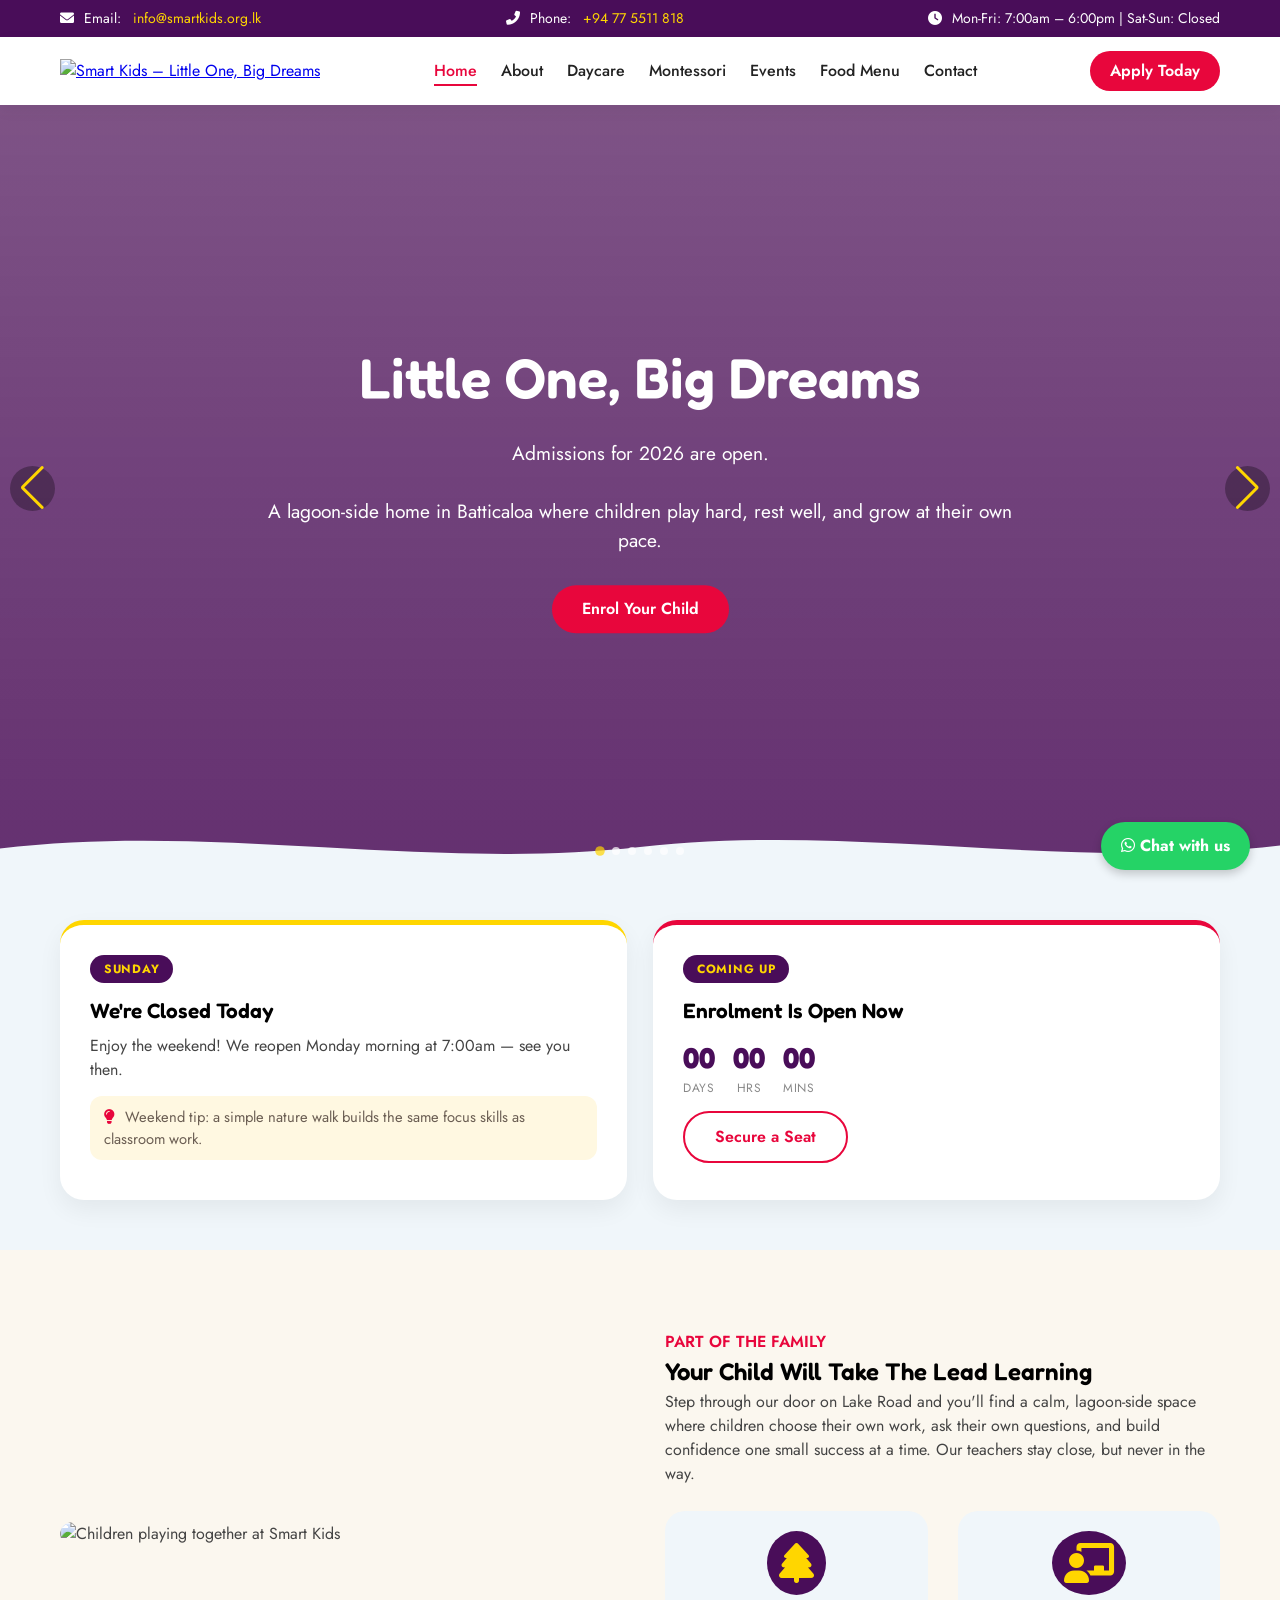
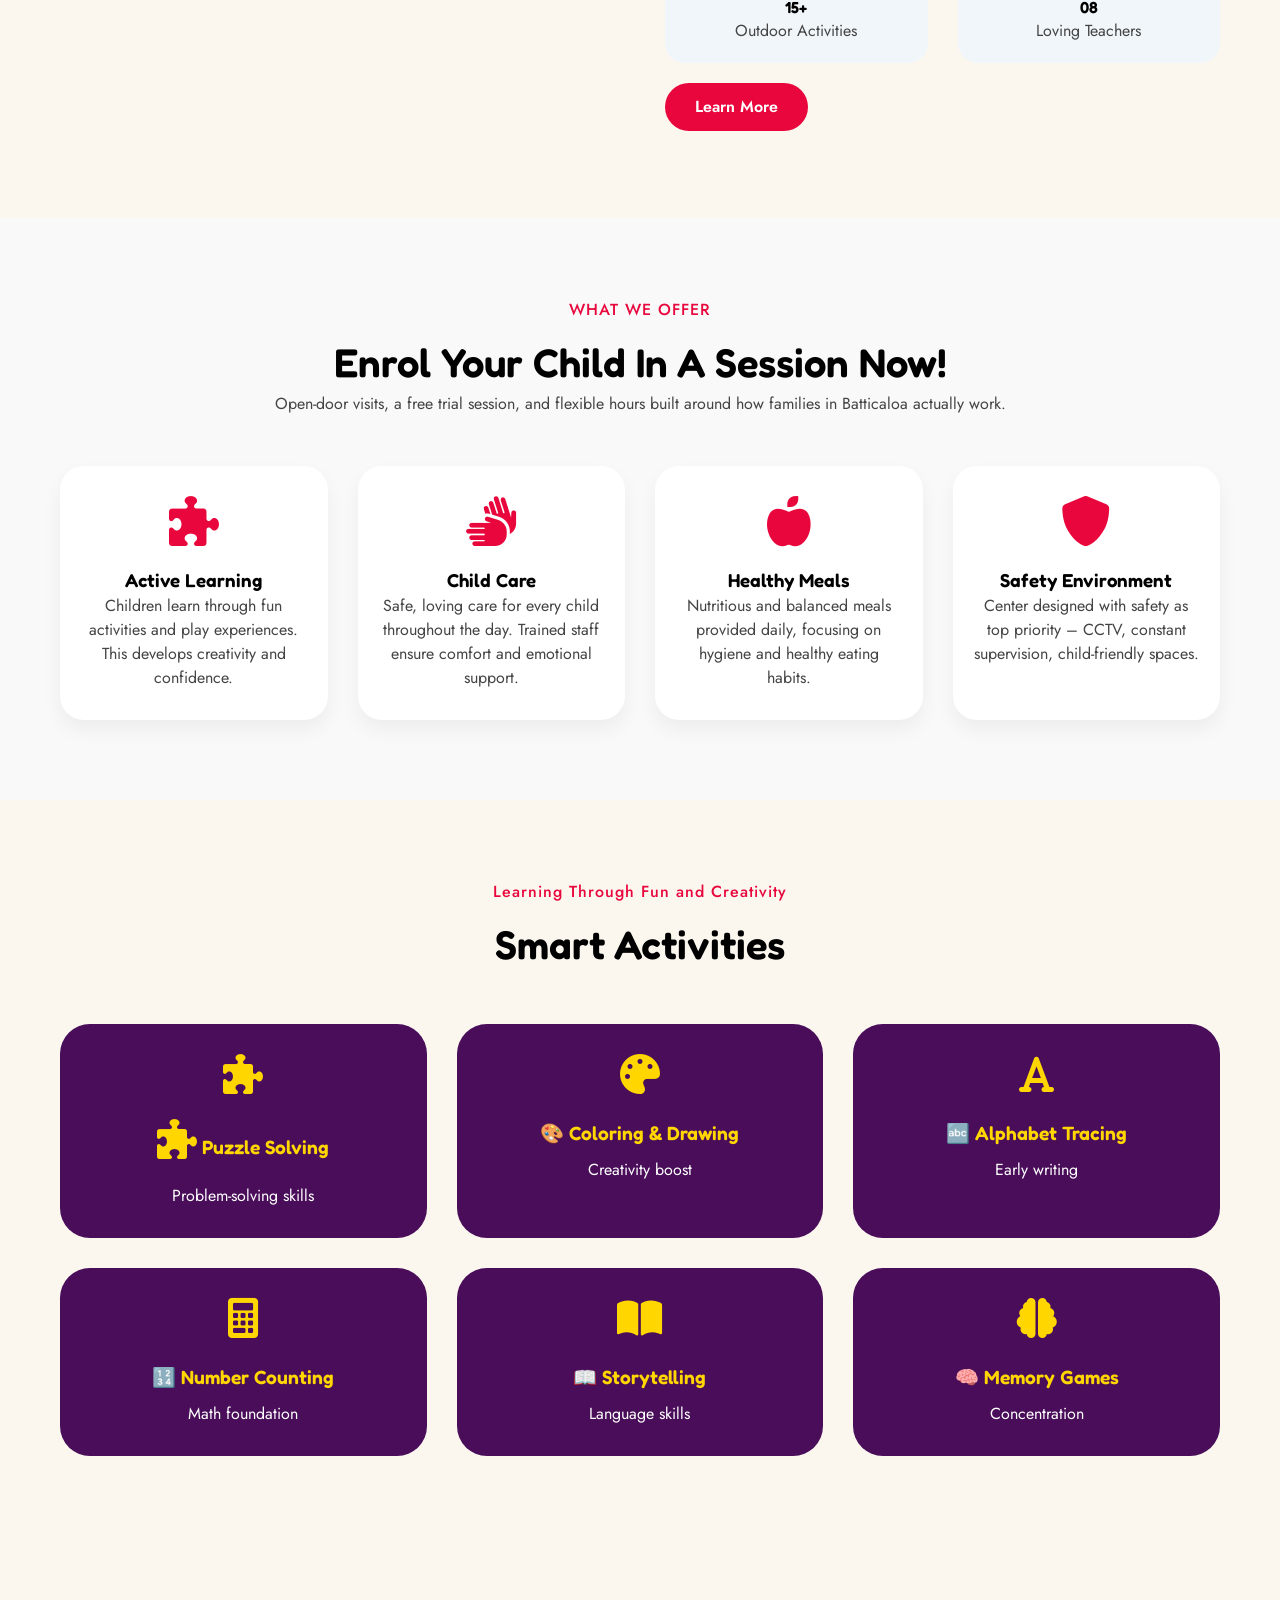
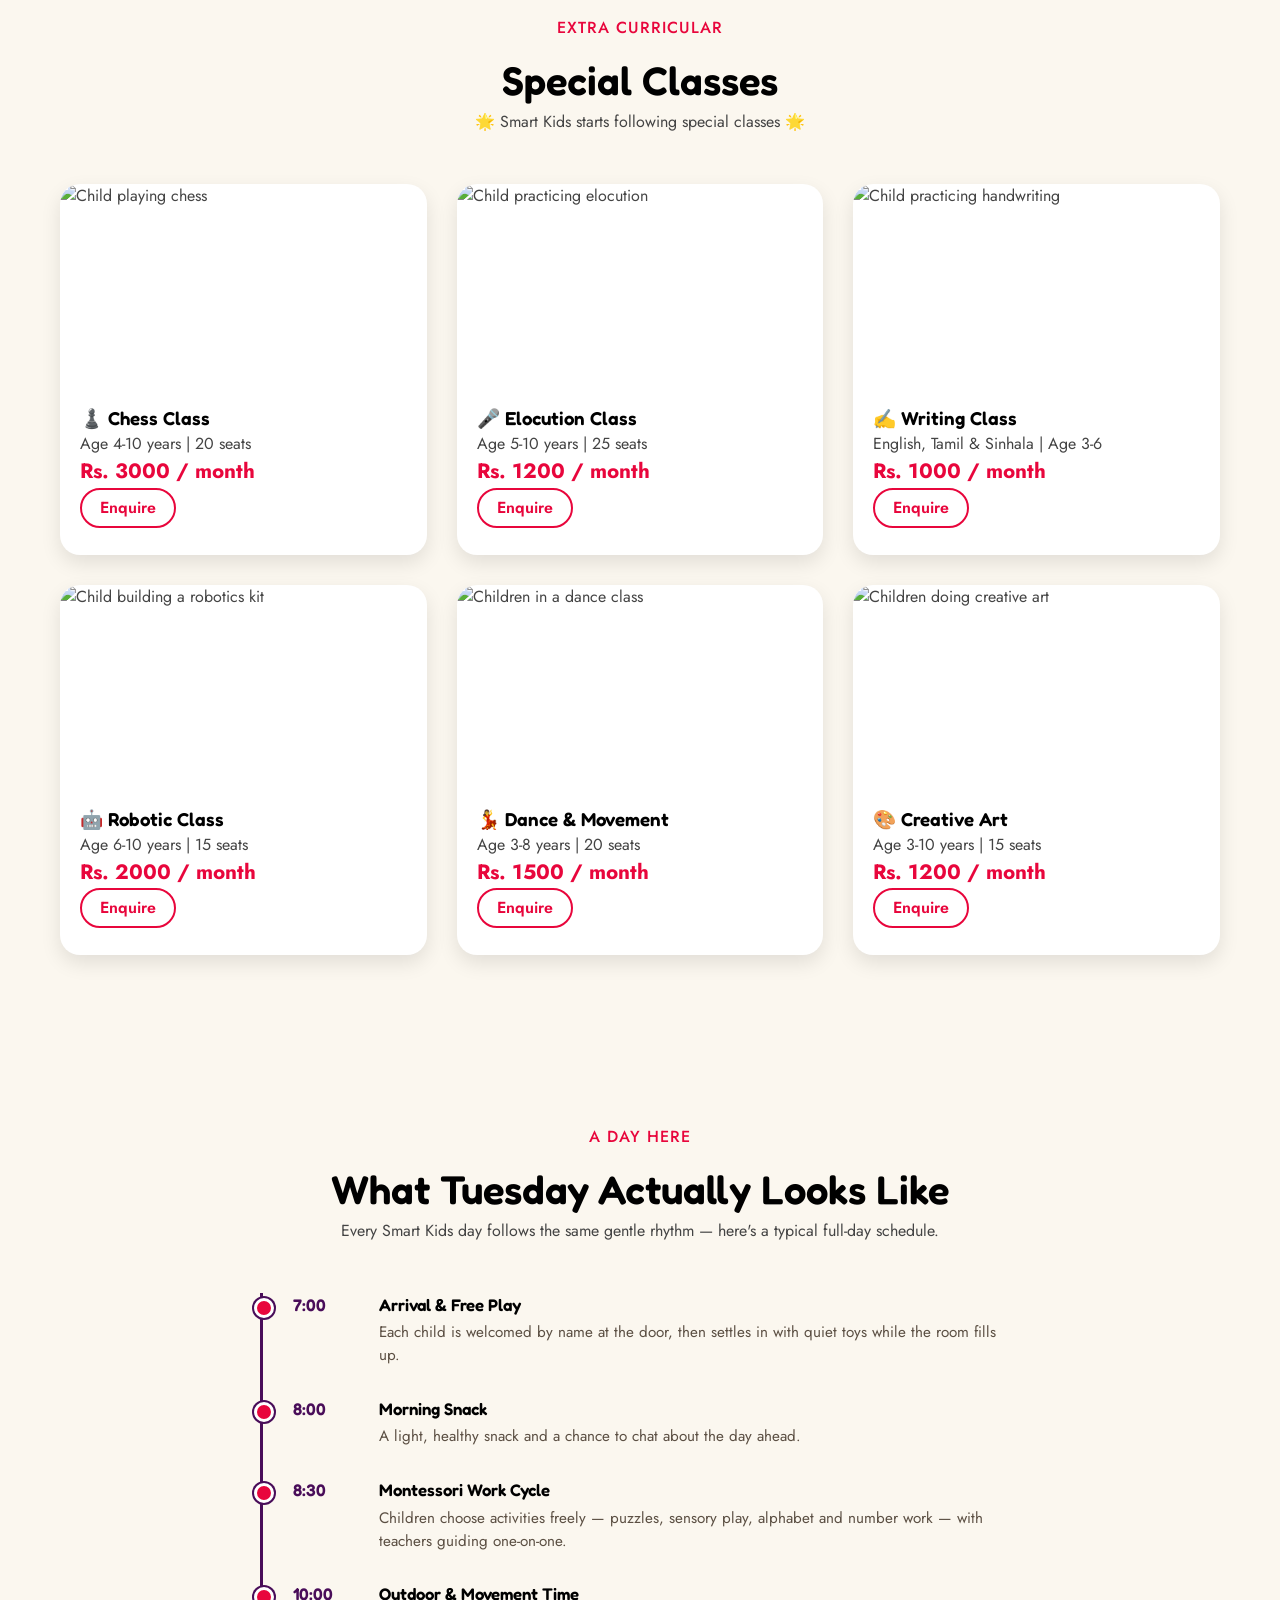
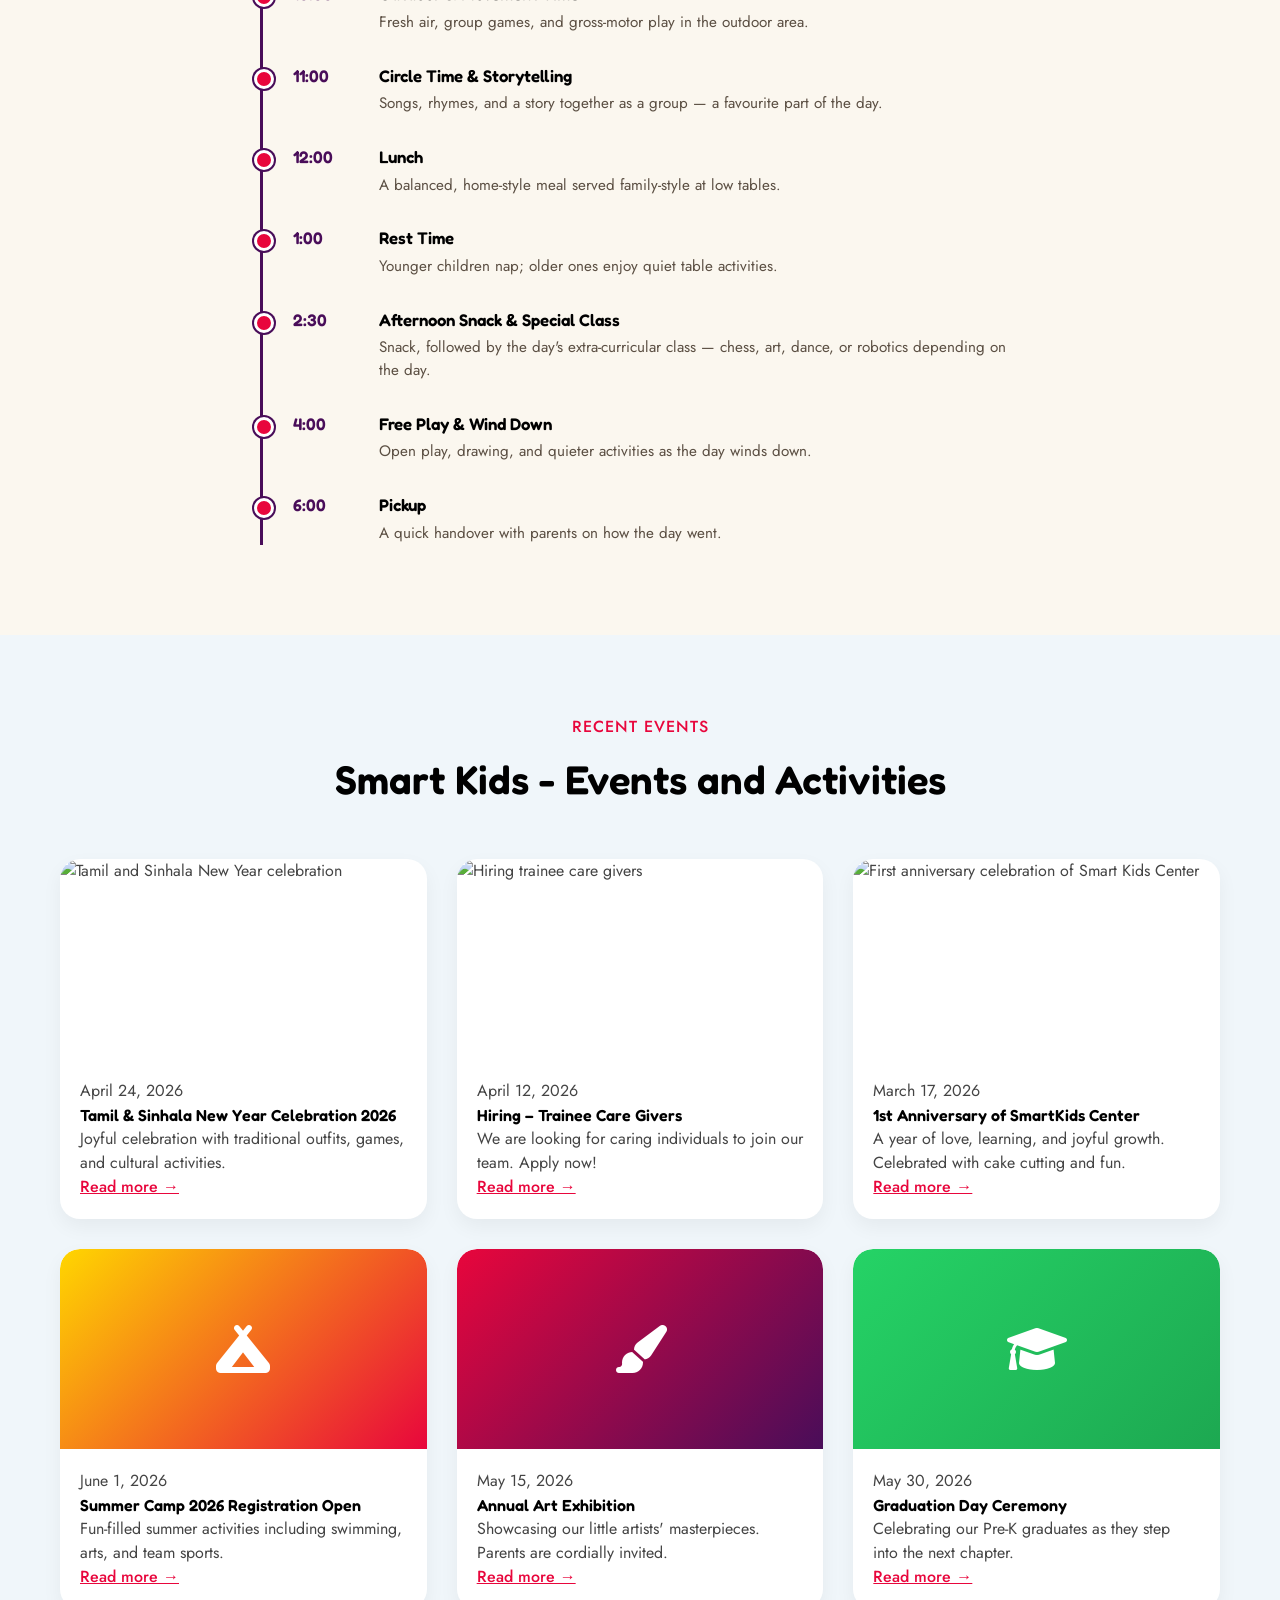
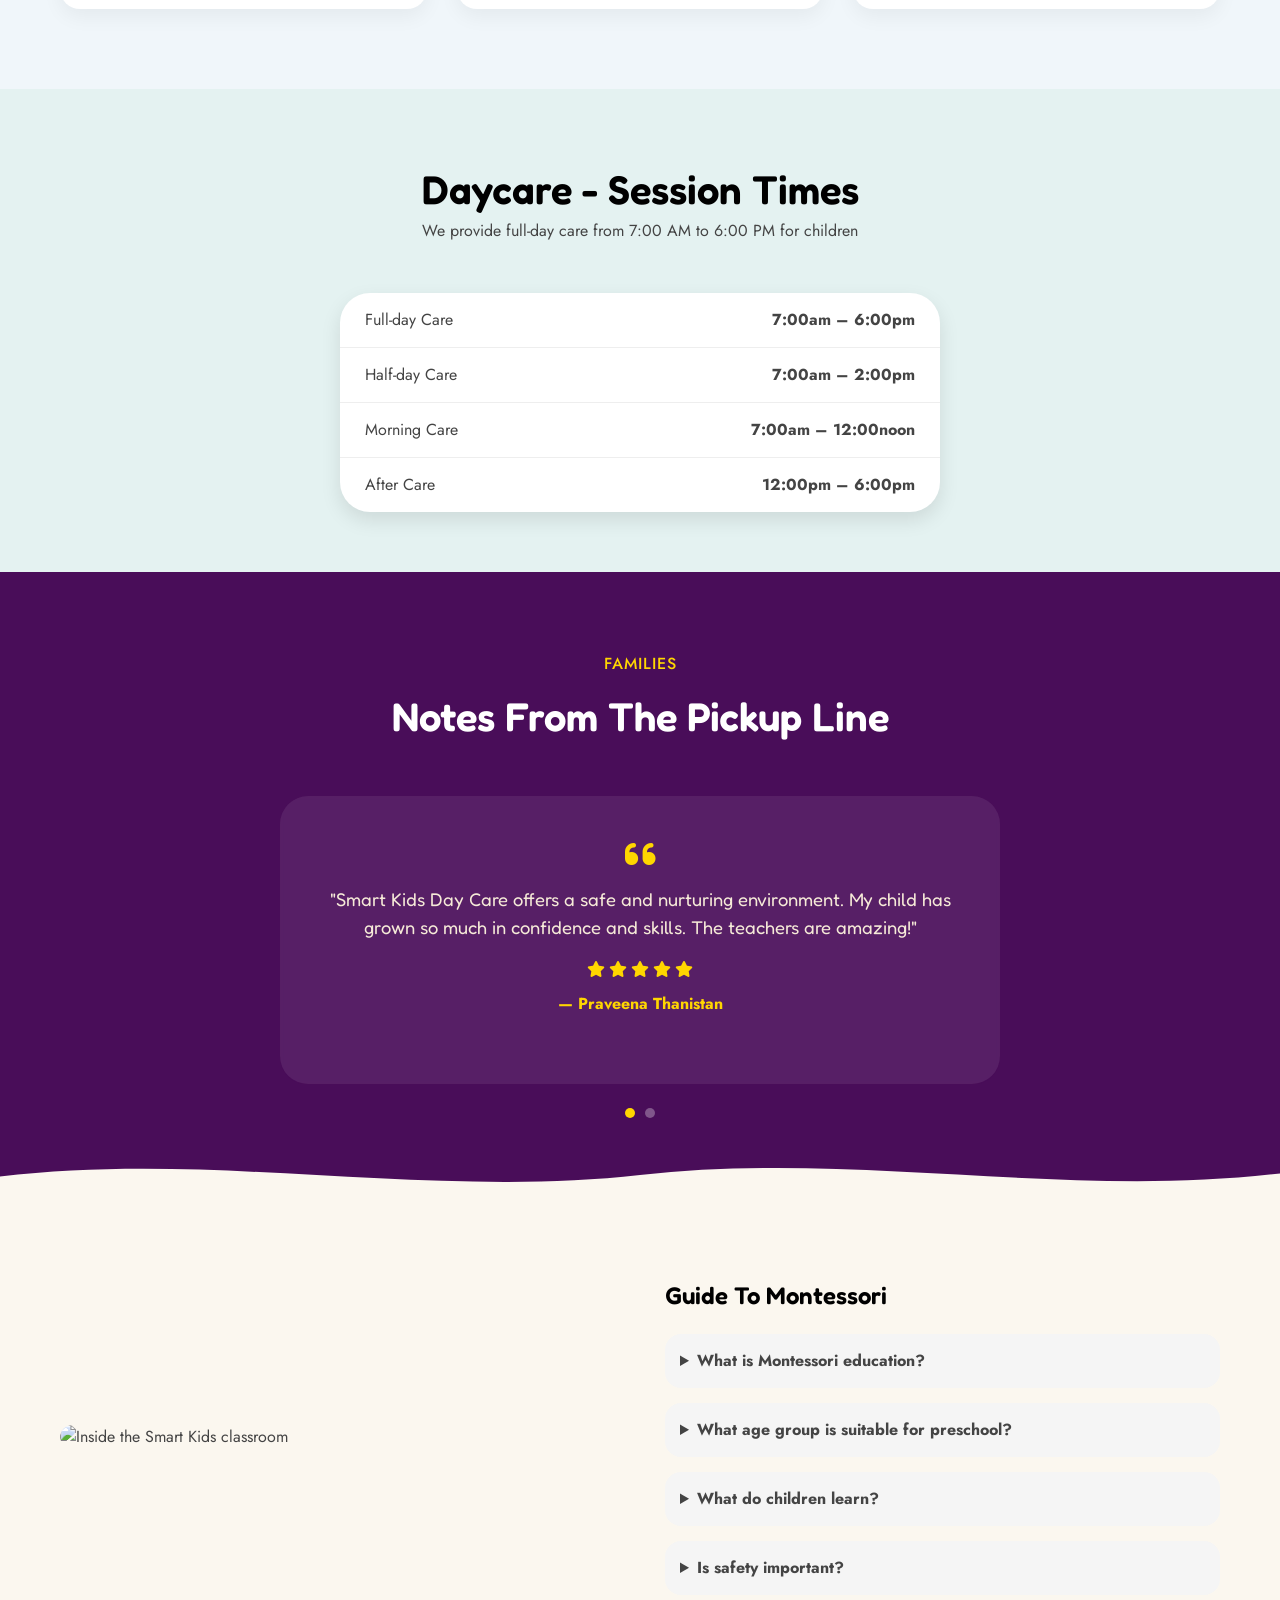
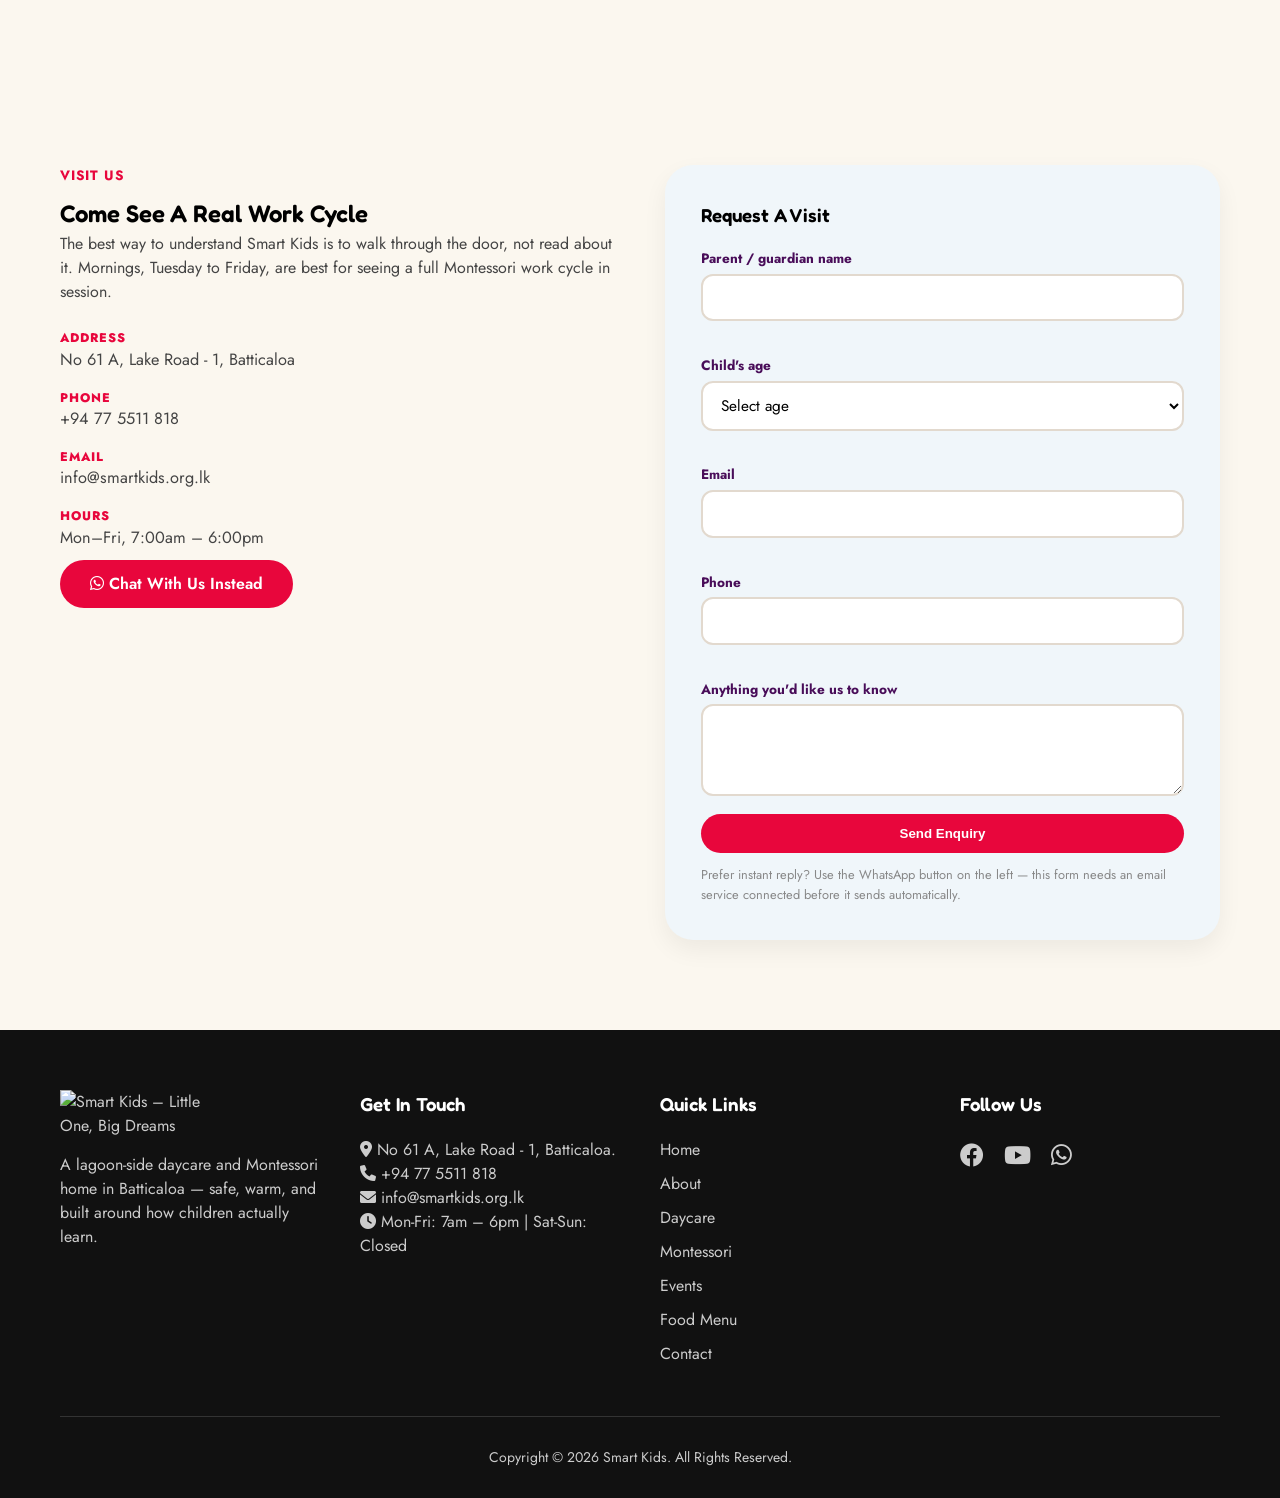
==== commit f5998e43: "Add files via upload" ====
--- a/index.html
+++ b/index.html
@@ -11,10 +11,10 @@
 <meta property="og:description" content="Nurturing children with love, safety, and quality early education in Batticaloa. Admissions open now.">
 <meta property="og:type" content="website">
 <meta property="og:url" content="https://smartkids25.vercel.app/">
-<meta property="og:image" content="SK-Banner.svg">
+<meta property="og:image" content="https://smartkids25.vercel.app/SK-Banner.svg">
 <meta name="twitter:card" content="summary_large_image">
 
-<link rel="icon" href="SK-Logo.svg" type="image/png">
+<link rel="icon" href="https://smartkids25.vercel.app/SK-Logo.svg" type="image/png">
 
 <link href="https://fonts.googleapis.com/css2?family=Fredoka:wght@400;500;600;700&family=Jost:wght@400;500;600;700&display=swap" rel="stylesheet">
 <link rel="stylesheet" href="https://cdnjs.cloudflare.com/ajax/libs/font-awesome/6.0.0-beta3/css/all.min.css">
@@ -29,7 +29,7 @@
 LOADER – LOGO
 ═══════════════════════════════════════════ -->
 <div id="loader-wrapper" role="status" aria-live="polite">
-  <img src="SK-Logo.svg" alt="" class="loader-logo" aria-hidden="true">
+  <img src="https://smartkids25.vercel.app/SK-Logo.svg" alt="" class="loader-logo" aria-hidden="true">
   <div class="loader-bar"><span></span></div>
   <p class="loader-caption">Little One, Big Dreams</p>
 </div>
@@ -51,7 +51,7 @@
 <header class="main-header">
   <div class="container">
     <a class="logo" href="/">
-      <img src="SK-Banner.svg" alt="Smart Kids – Little One, Big Dreams">
+      <img src="https://smartkids25.vercel.app/SK-Banner.svg" alt="Smart Kids – Little One, Big Dreams">
     </a>
     <ul class="nav-links" id="navLinks">
       <li><a href="index.html" class="active">Home</a></li>
@@ -77,7 +77,7 @@
 <div class="hero-swiper swiper" role="region" aria-label="Featured highlights">
   <div class="swiper-wrapper">
     <div class="swiper-slide">
-      <div class="slide-bg" style="background-image: url('/slider1.jpg');"></div>
+      <div class="slide-bg" style="background-image: url('https://smartkids25.vercel.app/slider1.jpg');"></div>
       <div class="hero-content">
         <h1>Little One, Big Dreams</h1>
         <p>Admissions for 2026 are open.</p><p>A lagoon-side home in Batticaloa where children play hard, rest well, and grow at their own pace.</p>
@@ -85,7 +85,7 @@
       </div>
     </div>
     <div class="swiper-slide">
-      <div class="slide-bg" style="background-image: url('/slider2.jpg');"></div>
+      <div class="slide-bg" style="background-image: url('https://smartkids25.vercel.app/slider2.jpg');"></div>
       <div class="hero-content">
         <h1>Montessori Learning for Lifelong Success</h1>
         <p>Our child-led Montessori classrooms build independence, focus, and a genuine love of learning — one chosen activity at a time.</p>
@@ -93,7 +93,7 @@
       </div>
     </div>
     <div class="swiper-slide">
-      <div class="slide-bg" style="background-image: url('/slider3.jpg');"></div>
+      <div class="slide-bg" style="background-image: url('https://smartkids25.vercel.app/slider3.jpg');"></div>
       <div class="hero-content">
         <h1>Quality Early Childhood Education</h1>
         <p>Hands-on, age-appropriate activities build the foundations for reading, numbers, and confident social skills.</p>
@@ -101,7 +101,7 @@
       </div>
     </div>
     <div class="swiper-slide">
-      <div class="slide-bg" style="background-image: url('/slider4.jpg');"></div>
+      <div class="slide-bg" style="background-image: url('https://smartkids25.vercel.app/slider4.jpg');"></div>
       <div class="hero-content">
         <h1>Where Every Child Feels Loved and Valued</h1>
         <p>Dedicated teachers and a small-group setting mean your child is known by name, not just by number.</p>
@@ -109,7 +109,7 @@
       </div>
     </div>
     <div class="swiper-slide">
-      <div class="slide-bg" style="background-image: url('/slider5.jpg');"></div>
+      <div class="slide-bg" style="background-image: url('https://smartkids25.vercel.app/slider5.jpg');"></div>
       <div class="hero-content">
         <h1>Learning Through Play and Discovery</h1>
         <p>Art, music, storytelling, and hands-on exploration turn curiosity into the day's biggest lesson.</p>
@@ -117,7 +117,7 @@
       </div>
     </div>
     <div class="swiper-slide">
-      <div class="slide-bg" style="background-image: url('/slider6.jpg');"></div>
+      <div class="slide-bg" style="background-image: url('https://smartkids25.vercel.app/slider6.jpg');"></div>
       <div class="hero-content">
         <h1>Growing Strong, Happy, and Confident</h1>
         <p>Outdoor play, teamwork, and fresh air every day — because healthy bodies and happy minds grow together.</p>
@@ -491,7 +491,7 @@
   <div class="container">
     <div class="footer-grid">
       <div class="footer-logo">
-        <img src="SK-Banner.svg" alt="Smart Kids – Little One, Big Dreams" style="max-width:160px;">
+        <img src="https://smartkids25.vercel.app/SK-Banner.svg" alt="Smart Kids – Little One, Big Dreams" style="max-width:160px;">
         <p style="margin-top:15px;">A lagoon-side daycare and Montessori home in Batticaloa — safe, warm, and built around how children actually learn.</p>
       </div>
       <div>
